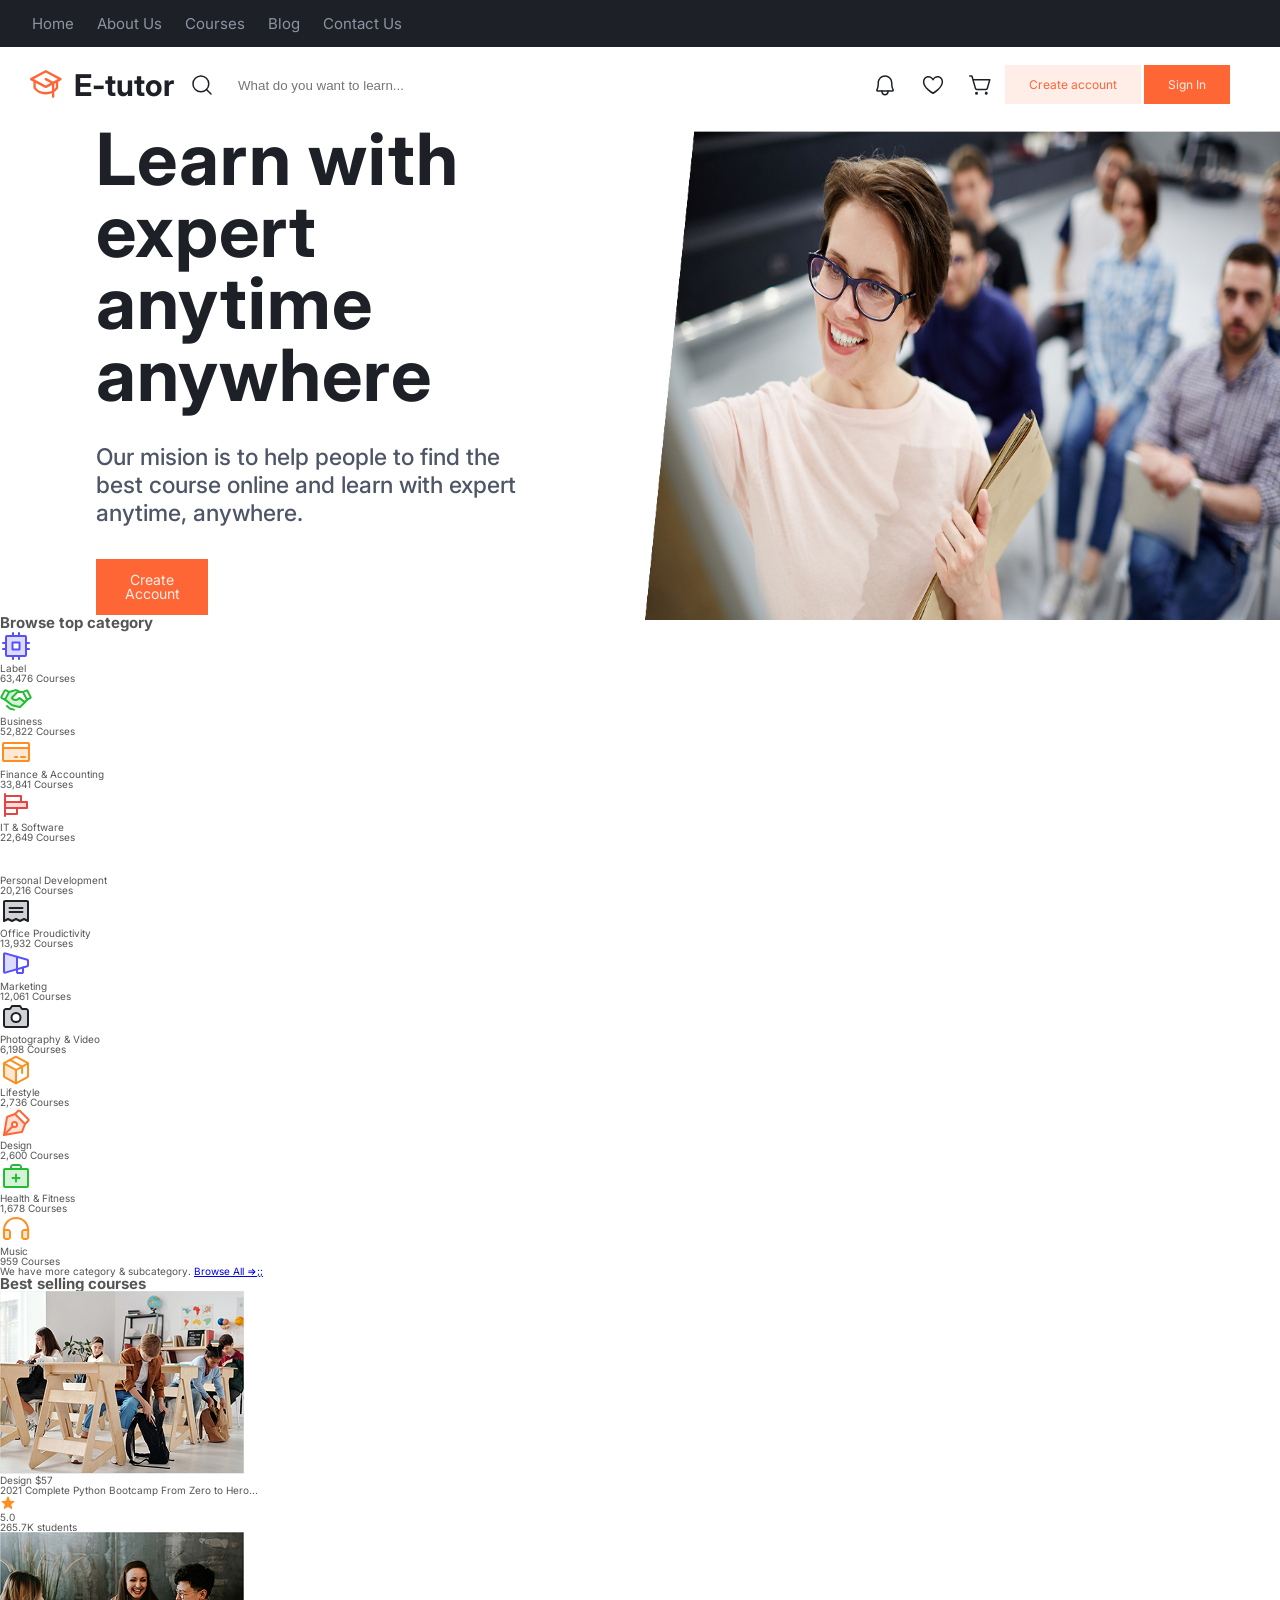
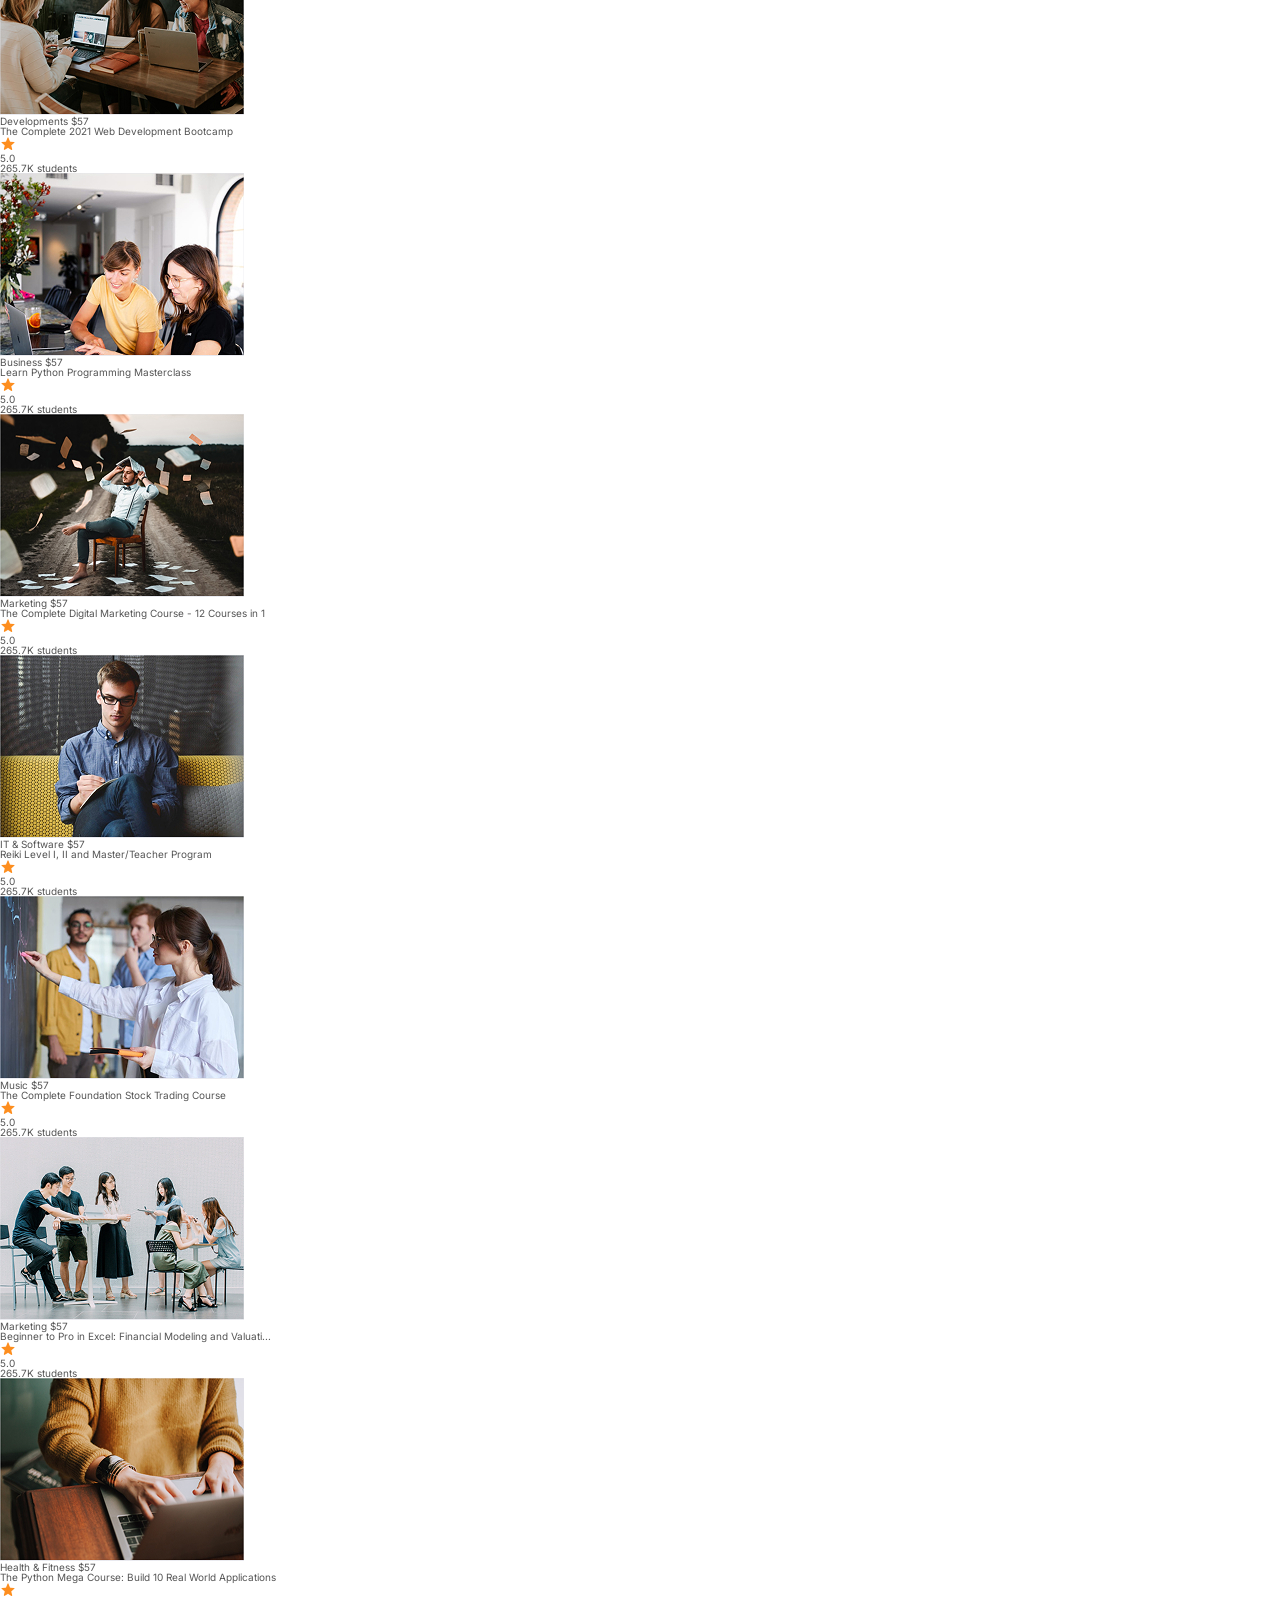
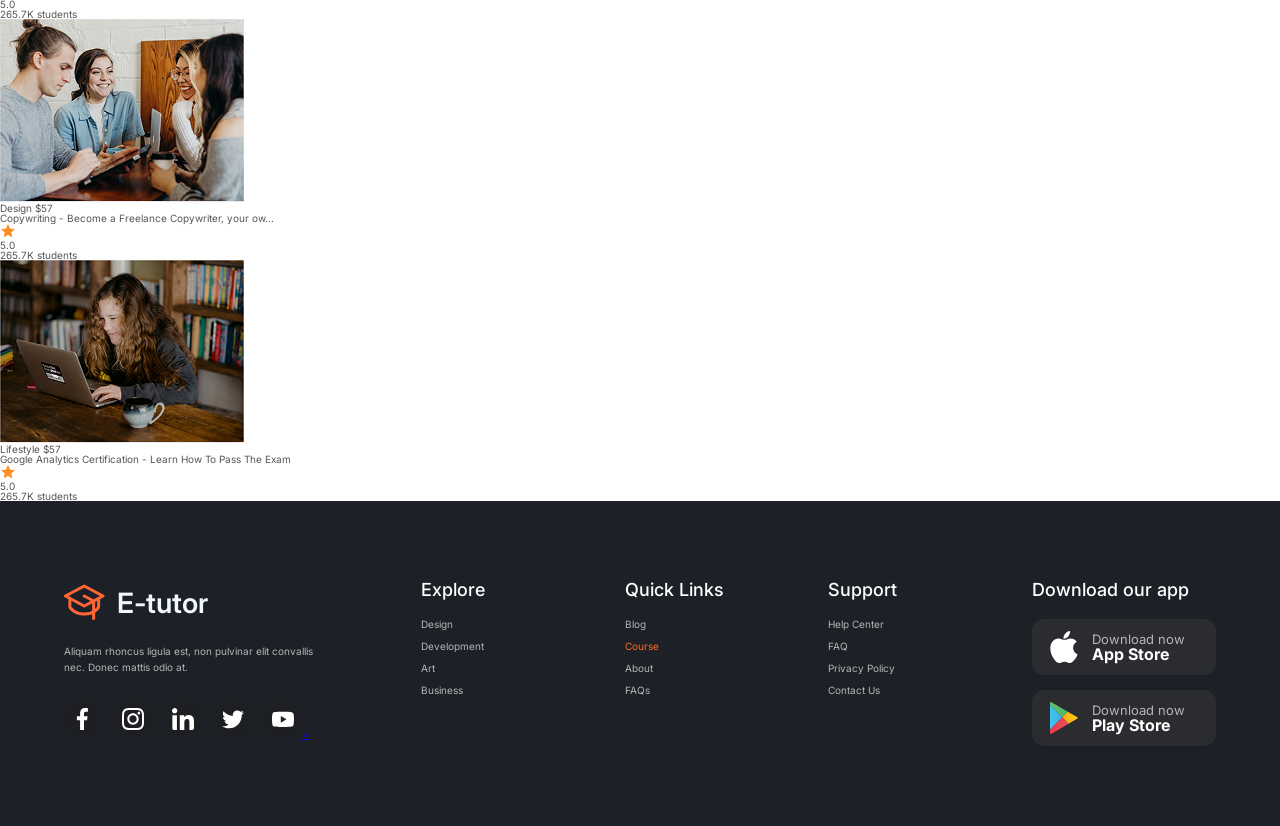
==== index.html @ db6b89c8 "add footer (content and style)" ====
<!DOCTYPE html>
<html lang="en">
  <head>
    <meta charset="UTF-8" />
    <meta name="viewport" content="width=device-width, initial-scale=1.0" />
    <title>E-tutor</title>
    <link rel="stylesheet" href="styles.css">
    <link rel="shortcut icon" href="logos/GraduationCap.svg" type="image/x-icon">
    <link
      href="https://fonts.googleapis.com/css2?family=Inter:wght@400;500;600&display=swap"
      rel="stylesheet" />
    <link rel="stylesheet" href="style.css" />
    <link
      rel="stylesheet"
      href="https://cdnjs.cloudflare.com/ajax/libs/font-awesome/6.5.2/css/all.min.css" />
  </head>
  <body>
    <header class="navigation-container">
      <div class="top-nav">
        <ul class="nav-links">
          <li><a class="nav-link active" href="#">Home</a></li>
          <li><a class="nav-link" href="#">About Us</a></li>
          <li><a class="nav-link" href="#">Courses</a></li>
          <li><a class="nav-link" href="#">Blog</a></li>
          <li><a class="nav-link" href="#">Contact Us</a></li>
        </ul>
      </div>

      <nav class="main-nav">
        <div class="main-nav-left">
          <div class="logo">
            <div class="logo-icon">
              <img class="logo-img" src="logos/GraduationCap.svg" alt>
            </div>
            <h1>E-tutor</h1>
          </div>

          <div class="search-container">
            <div class="search-bar">
              <img src="logos/MagnifyingGlass.svg" alt>
              <input class="input-search" type="text" placeholder="What do you want to learn..." />
            </div>
          </div>
        </div>

        <div class="main-nav-right">
          <div class="nav-icons">
            <img src="logos/Bell.svg" alt class="nav-logo">
            <img src="logos/Heart.svg" alt class="nav-logo">
            <img src="logos/ShoppingCartSimple.svg" alt class="nav-logo">
          </div>
          <div class="nav-buttons">
            <a href="SignUp.html" class="btn btn-secondary">Create account</a>
            <a href="#" class="btn btn-primary">Sign In</a>
          </div>
        </div>
      </nav>
    </header>

    <section class="hero-section">
      <div class="hero-text">
        <p class="hero-heading">
          Learn with expert anytime anywhere
        </p>
        <p class="hero-subheading">
          Our mision is to help people to find the best course online and learn with expert anytime, anywhere.
        </p>
        <a href="#" class="btn btn-primary cta-btn">Create Account</a>
      </div>
      <img src="img/Hero-Image.jpg" alt="instructor teaching students" class="hero-img">
    </section>

    <section class="categories-section">
      <h2 class="categories-heading">Browse top category</h2>
      <div class="category">
        <div class="category-logo">
          <img src="logos/Cpu.svg">
        </div>
        <div class="category-label">
          <p class="category-name">
            Label
          </p>
          <p class="category-number">
            63,476 Courses
          </p>
        </div>
      </div>

      <div class="category">
        <div class="category-logo">
          <img src="logos/Handshake.svg">
        </div>
        <div class="category-label">
          <p class="category-name">
            Business
          </p>
          <p class="category-number">
            52,822 Courses
          </p>
        </div>
      </div>

      <div class="category">
        <div class="category-logo">
          <img src="logos/CreditCard.svg">
        </div>
        <div class="category-label">
          <p class="category-name">
            Finance & Accounting
          </p>
          <p class="category-number">
            33,841 Courses
          </p>
        </div>
      </div>

      <div class="category">
        <div class="category-logo">
          <img src="logos/ChartBarHorizontal.svg">
        </div>
        <div class="category-label">
          <p class="category-name">
            IT & Software
          </p>
          <p class="category-number">
            22,649 Courses
          </p>
        </div>
      </div>

      <div class="category">
        <div class="category-logo">
          <img src="logos/BugDroid.svg">
        </div>
        <div class="category-label">
          <p class="category-name">
            Personal Development
          </p>
          <p class="category-number">
            20,216 Courses
          </p>
        </div>
      </div>

      <div class="category">
        <div class="category-logo">
          <img src="logos/Receipt.svg">
        </div>
        <div class="category-label">
          <p class="category-name">
            Office Proudictivity
          </p>
          <p class="category-number">
            13,932 Courses
          </p>
        </div>
      </div>

      <div class="category">
        <div class="category-logo">
          <img src="logos/MegaphoneSimple.svg">
        </div>
        <div class="category-label">
          <p class="category-name">
            Marketing
          </p>
          <p class="category-number">
            12,061 Courses
          </p>
        </div>
      </div>

      <div class="category">
        <div class="category-logo">
          <img src="logos/Camera.svg">
        </div>
        <div class="category-label">
          <p class="category-name">
            Photography & Video
          </p>
          <p class="category-number">
            6,198 Courses
          </p>
        </div>
      </div>

      <div class="category">
        <div class="category-logo">
          <img src="logos/Package.svg">
        </div>
        <div class="category-label">
          <p class="category-name">
            Lifestyle
          </p>
          <p class="category-number">
            2,736 Courses
          </p>
        </div>
      </div>

      <div class="category">
        <div class="category-logo">
          <img src="logos/PenNib.svg">
        </div>
        <div class="category-label">
          <p class="category-name">
            Design
          </p>
          <p class="category-number">
            2,600 Courses
          </p>
        </div>
      </div>

      <div class="category">
        <div class="category-logo">
          <img src="logos/FirstAidKit.svg">
        </div>
        <div class="category-label">
          <p class="category-name">
            Health & Fitness
          </p>
          <p class="category-number">
            1,678 Courses
          </p>
        </div>
      </div>

      <div class="category">
        <div class="category-logo">
          <img src="logos/Headphones.svg">
        </div>
        <div class="category-label">
          <p class="category-name">
            Music
          </p>
          <p class="category-number">
            959 Courses
          </p>
        </div>
      </div>

      <p class="category-section-subtext">
        <p>We have more category & subcategory. <a href="#">Browse All &rArr;;;</a></p>
      </p>
    </section>

    <section class="top-courses">
      <h2 class="top-course-header">Best selling courses</h2>
      <div class="top-course-card">
        <img src="img/Course Images.jpg" alt="a group of students learning design">
        <div class="top-course-price">
          <span class="top-course-category">Design</span>
          <span class="top-course-price">$57</span>
        </div>
        <p class="top-course-title">2021 Complete Python Bootcamp From Zero to Hero...</p>
        <div class="top-course-ratings">
          <span class="top-course-stars">
            <img src="logos/Star.svg" alt="Rating Star">
            <p class="rating-number">5.0</p>
          </span>
          <p class="top-course-students-number">
            <span class="top-course-students-number">265.7K</span>
            students
          </p>
        </div>
      </div>

      <div class="top-course-card">
        <img src="img/Course Images-1.jpg" alt="a group of students learning web development">
        <div class="top-course-price">
          <span class="top-course-category">Developments</span>
          <span class="top-course-price">$57</span>
        </div>
        <p class="top-course-title">The Complete 2021 Web Development Bootcamp</p>
        <div class="top-course-ratings">
          <span class="top-course-stars">
            <img src="logos/Star.svg" alt="Rating Star">
            <p class="rating-number">5.0</p>
          </span>
          <p class="top-course-students-number">
            <span class="top-course-students-number">265.7K</span>
            students
          </p>
        </div>
      </div>

      <div class="top-course-card">
        <img src="img/Course Images-2.jpg" alt="a man siting on chair with flying books everywhere">
        <div class="top-course-price">
          <span class="top-course-category">Business</span>
          <span class="top-course-price">$57</span>
        </div>
        <p class="top-course-title">Learn Python Programming Masterclass</p>
        <div class="top-course-ratings">
          <span class="top-course-stars">
            <img src="logos/Star.svg" alt="Rating Star">
            <p class="rating-number">5.0</p>
          </span>
          <p class="top-course-students-number">
            <span class="top-course-students-number">265.7K</span>
            students
          </p>
        </div>
      </div>

      <div class="top-course-card">
        <img src="img/Course Images-3.jpg" alt="a man siting on chair with flying books everywhere">
        <div class="top-course-price">
          <span class="top-course-category">Marketing</span>
          <span class="top-course-price">$57</span>
        </div>
        <p class="top-course-title">The Complete Digital Marketing Course - 12 Courses in 1</p>
        <div class="top-course-ratings">
          <span class="top-course-stars">
            <img src="logos/Star.svg" alt="Rating Star">
            <p class="rating-number">5.0</p>
          </span>
          <p class="top-course-students-number">
            <span class="top-course-students-number">265.7K</span>
            students
          </p>
        </div>
      </div>

      <div class="top-course-card">
        <img src="img/Course Images-4.jpg" alt="a man siting on chair with flying books everywhere">
        <div class="top-course-price">
          <span class="top-course-category">IT & Software</span>
          <span class="top-course-price">$57</span>
        </div>
        <p class="top-course-title">Reiki Level I, II and Master/Teacher Program</p>
        <div class="top-course-ratings">
          <span class="top-course-stars">
            <img src="logos/Star.svg" alt="Rating Star">
            <p class="rating-number">5.0</p>
          </span>
          <p class="top-course-students-number">
            <span class="top-course-students-number">265.7K</span>
            students
          </p>
        </div>
      </div>

      <div class="top-course-card">
        <img src="img/Course Images-5.jpg" alt="a man siting on chair with flying books everywhere">
        <div class="top-course-price">
          <span class="top-course-category">Music</span>
          <span class="top-course-price">$57</span>
        </div>
        <p class="top-course-title">The Complete Foundation Stock Trading Course</p>
        <div class="top-course-ratings">
          <span class="top-course-stars">
            <img src="logos/Star.svg" alt="Rating Star">
            <p class="rating-number">5.0</p>
          </span>
          <p class="top-course-students-number">
            <span class="top-course-students-number">265.7K</span>
            students
          </p>
        </div>
      </div>

      <div class="top-course-card">
        <img src="img/Course Images-6.jpg" alt="a man siting on chair with flying books everywhere">
        <div class="top-course-price">
          <span class="top-course-category">Marketing</span>
          <span class="top-course-price">$57</span>
        </div>
        <p class="top-course-title">Beginner to Pro in Excel: Financial Modeling and Valuati...</p>
        <div class="top-course-ratings">
          <span class="top-course-stars">
            <img src="logos/Star.svg" alt="Rating Star">
            <p class="rating-number">5.0</p>
          </span>
          <p class="top-course-students-number">
            <span class="top-course-students-number">265.7K</span>
            students
          </p>
        </div>
      </div>

      <div class="top-course-card">
        <img src="img/Course Images-7.jpg" alt="a man siting on chair with flying books everywhere">
        <div class="top-course-price">
          <span class="top-course-category">Health & Fitness</span>
          <span class="top-course-price">$57</span>
        </div>
        <p class="top-course-title">The Python Mega Course: Build 10 Real World Applications</p>
        <div class="top-course-ratings">
          <span class="top-course-stars">
            <img src="logos/Star.svg" alt="Rating Star">
            <p class="rating-number">5.0</p>
          </span>
          <p class="top-course-students-number">
            <span class="top-course-students-number">265.7K</span>
            students
          </p>
        </div>
      </div>

      <div class="top-course-card">
        <img src="img/Course Images-8.jpg" alt="a man siting on chair with flying books everywhere">
        <div class="top-course-price">
          <span class="top-course-category">Design</span>
          <span class="top-course-price">$57</span>
        </div>
        <p class="top-course-title">Copywriting - Become a Freelance Copywriter, your ow...</p>
        <div class="top-course-ratings">
          <span class="top-course-stars">
            <img src="logos/Star.svg" alt="Rating Star">
            <p class="rating-number">5.0</p>
          </span>
          <p class="top-course-students-number">
            <span class="top-course-students-number">265.7K</span>
            students
          </p>
        </div>
      </div>

      <div class="top-course-card">
        <img src="img/Course Images-9.jpg" alt="a man siting on chair with flying books everywhere">
        <div class="top-course-price">
          <span class="top-course-category">Lifestyle</span>
          <span class="top-course-price">$57</span>
        </div>
        <p class="top-course-title">Google Analytics Certification - Learn How To Pass The Exam</p>
        <div class="top-course-ratings">
          <span class="top-course-stars">
            <img src="logos/Star.svg" alt="Rating Star">
            <p class="rating-number">5.0</p>
          </span>
          <p class="top-course-students-number">
            <span class="top-course-students-number">265.7K</span>
            students
          </p>
        </div>
      </div>

    </section>
    <footer class="footer-background">
      <div class="footer-container">
        <div class="footer-column" id="footer-main">
          <div class="logo">
            <div class="logo-icon">
              <img src="logos/GraduationCap.svg" alt>
            </div>
            <h1 style="color: aliceblue" class="footer-logo-text">E-tutor</h1>
          </div>
          <p class="footer-description">
            Aliquam rhoncus ligula est, non pulvinar elit convallis nec. Donec
            mattis odio at.
          </p>
          <div class="social-media">
            <a href="#" class="social-icon"><img src="logos/Frame 75.svg" alt></a>
            <a href="#" class="social-icon"><img src="logos/Instragarm.svg" alt></a>
            <a href="#" class="social-icon"><img src="logos/Linkedin.svg" alt></a>
            <a href="#" class="social-icon"><img src="logos/Twitter.svg" alt></a>
            <a href="#" class="social-icon"><img src="logos/Frame 74.svg" alt>></a>
          </div>
        </div>
        <div class="footer-column">
          <h3>Explore</h3>
          <ul class="footer-links">
            <li><a href="#">Design</a></li>
            <li><a href="#">Development</a></li>
            <li><a href="#">Art</a></li>
            <li><a href="#">Business</a></li>
          </ul>
        </div>

        <div class="footer-column">
          <h3>Quick Links</h3>
          <ul class="footer-links">
            <li><a href="#">Blog</a></li>
            <li><a href="#" class="link-active">Course</a></li>
            <li><a href="#">About</a></li>
            <li><a href="#">FAQs</a></li>
          </ul>
        </div>

        <div class="footer-column">
          <h3>Support</h3>
          <ul class="footer-links">
            <li><a href="#">Help Center</a></li>
            <li><a href="#">FAQ</a></li>
            <li><a href="#">Privacy Policy</a></li>
            <li><a href="#">Contact Us</a></li>
          </ul>
        </div>

        <div class="footer-column">
          <h3>Download our app</h3>
          <div class="app-buttons">
            <a href="#" class="app-store-btn">
              <img src="logos/apple 1.svg" alt>
              <div class="app-store-text">
                <span>Download now</span>
                <strong>App Store</strong>
              </div>
            </a>
            <a href="#" class="app-store-btn">
              <img src="logos/google-play-5 1.svg" alt>
              <div class="app-store-text">
                <span>Download now</span>
                <strong>Play Store</strong>
              </div>
            </a>
          </div>
        </div>
      </div>
    </footer>
  </body>
</html>
---- styles.css ----
* {
  padding: 0;
  margin: 0;
  box-sizing: border-box;
}
html {
  /* using rem not px while (1rem = 10px) */
  font-size: 62.5%;
  overflow-x: hidden;
  scroll-behavior: smooth;
}
body {
  font-family: "Inter", sans-serif;
  line-height: 1;
  font-weight: 400;
  color: #555;
}
h1 {
  font-size: 3rem;
  color: #1d2026;
}
.logo-img {
  width: 3.2rem;
  height: 3.2rem;
}
.navigation-container {
  width: 100vw;
}
.nav-links {
  background-color: #1d2026;
  display: flex;
  gap: 2.3rem;
  font-size: 1.5rem;
  padding: 1.6rem 3.2rem;
  list-style: none;
}
.nav-link:link,
.nav-link:visited {
  color: #8c94a3;
  text-decoration: none;
}
.nav-link:hover,
.nav-link:active {
  transition: 0.3s all;
  color: #fff;
}
.main-nav {
  padding: 2rem 3rem;
  display: flex;
  /* gap: 4.5rem; */
  justify-content: space-between;
  margin-right: 2rem;
}
.main-nav-left {
  display: flex;
  align-items: center;
  gap: 1.6rem;
}
.logo {
  display: flex;
  align-items: center;
  gap: 0.3rem;
}
.search-bar {
  display: flex;
  align-items: center;
  gap: 0.8rem;
}
.input-search {
  height: 3.2rem;
  padding: 1.6rem;
  border: 0;
}
/* 
  #FF6636 
  #FFEEE8
*/
.main-nav-right {
  display: flex;
  gap: 1.2rem;
  align-items: center;
}
.nav-icons {
  display: flex;
  gap: 2.4rem;
  margin-left: 4.8rem;
}
.nav-logo {
  cursor: pointer;
}
.btn {
  text-decoration: none;
  color: #1d2026;
  font-size: 1.2rem;
  padding: 1.2rem 2.4rem;
}
.btn-primary:link,
.btn-primary:visited {
  color: #ffeee8;
  background-color: #ff6636;
}
.btn-primary:hover,
.btn-primary:active {
  background-color: #cc522b;
  transition: 0.3s all;
}
.btn-secondary:link,
.btn-secondary:visited {
  background-color: #ffeee8;
  color: #ff6636;
}
.btn-secondary:hover,
.btn-secondary:active {
  background-color: #ffddd1;
  transition: 0.3s all;
}
.hero-section {
  width: 100vw;
  display: grid;
  grid-template-columns: 1fr 1fr;
}
.hero-text {
  width: 70%;
  align-self: center;
  margin: 0 auto;
  display: flex;
  flex-direction: column;
}
.hero-heading {
  color: #1d2026;
  font-size: 7.2rem;
  font-weight: 700;
  margin-bottom: 3.2rem;
  letter-spacing: 1px;
}
.hero-subheading {
  font-size: 2.3rem;
  color: #4e5566;
  font-weight: 500;
  line-height: 2.8rem;
  margin-bottom: 3.2rem;
}
.hero-img {
  margin: 0.5rem;
  width: 100%;
  height: 100%;
}
.cta-btn {
  font-size: 1.4rem;
  width: 25%;
  text-align: center;
  padding: 1.4rem 2.8rem;
}

.footer-background {
  background: #1d2026;
  padding: 8rem 0;
  color: #fff;
}

.footer-container {
  width: 90%;
  max-width: 130rem;
  margin: auto;
  display: grid;
  grid-template-columns: 2fr 1fr 1fr 1fr 1.2fr;
  gap: 5rem;
}
.logo {
  display: flex;
  align-items: center;
  gap: 1.2rem;
}
.logo-icon {
  font-size: 2.8rem;
  color: #ff6b26;
}
.footer-logo-text {
  font-size: 2.8rem;
  font-weight: 600;
  margin: 0;
}
.footer-description {
  margin: 1.8rem 0 2.5rem;
  color: #b5b5b5;
  line-height: 1.6;
  max-width: 26rem;
}
/* ===== Social Icons ===== */
.social-media {
  display: flex;
  align-items: center;
  gap: 1.2rem;
}
.social-media img {
  width: 3.8rem;
  height: 3.8rem;
  padding: 0.8rem;
  background: #1e1f22;
  border-radius: 1rem;
  transition: 0.25s ease;
}
.social-media img:hover {
  background: #ff6b26;
  transform: translateY(-0.4rem);
}
.footer-column h3 {
  font-size: 1.8rem;
  margin-bottom: 2rem;
  font-weight: 500;
  color: #fff;
}
.footer-links {
  list-style: none;
  padding: 0;
  margin: 0;
}
.footer-links li {
  margin-bottom: 1.2rem;
}
.footer-links a {
  color: #b5b5b5;
  text-decoration: none;
  transition: 0.25s ease;
}
.footer-links a:hover {
  color: #ff6b26;
}
.link-active {
  color: #ff6b26 !important;
}
.app-buttons {
  display: flex;
  flex-direction: column;
  gap: 1.5rem;
}
.app-store-btn {
  display: flex;
  align-items: center;
  gap: 1.2rem;
  background-color: #2b2c2f;
  padding: 1.2rem 1.6rem;
  border-radius: 1.2rem;
  text-decoration: none;
  transition: 0.25s ease;
}
.app-store-btn:hover {
  border-color: #ff6b26;
  transform: translateY(-0.4rem);
}
.app-store-btn img {
  width: 3.2rem;
  height: 3.2rem;
}
.app-store-text span {
  color: #b5b5b5;
  font-size: 1.3rem;
}
.app-store-text strong {
  color: #fff;
  font-size: 1.6rem;
}
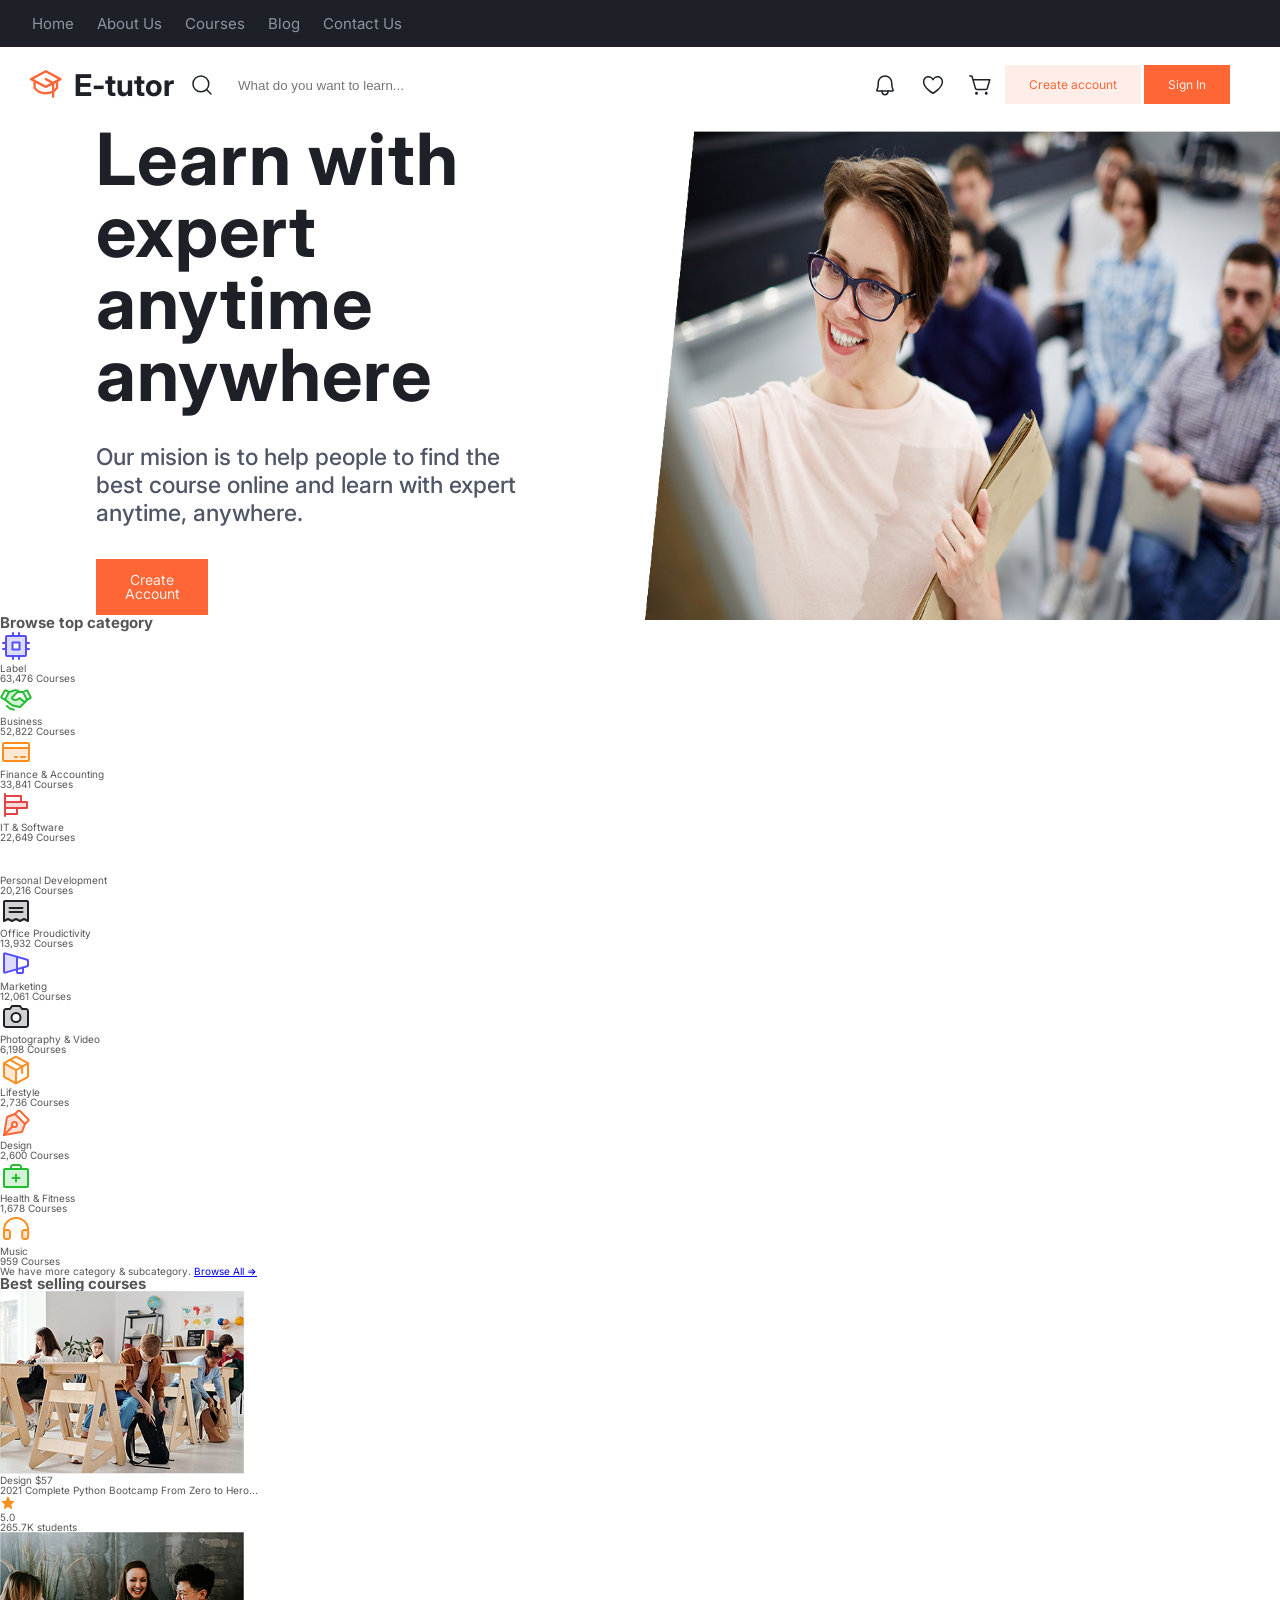
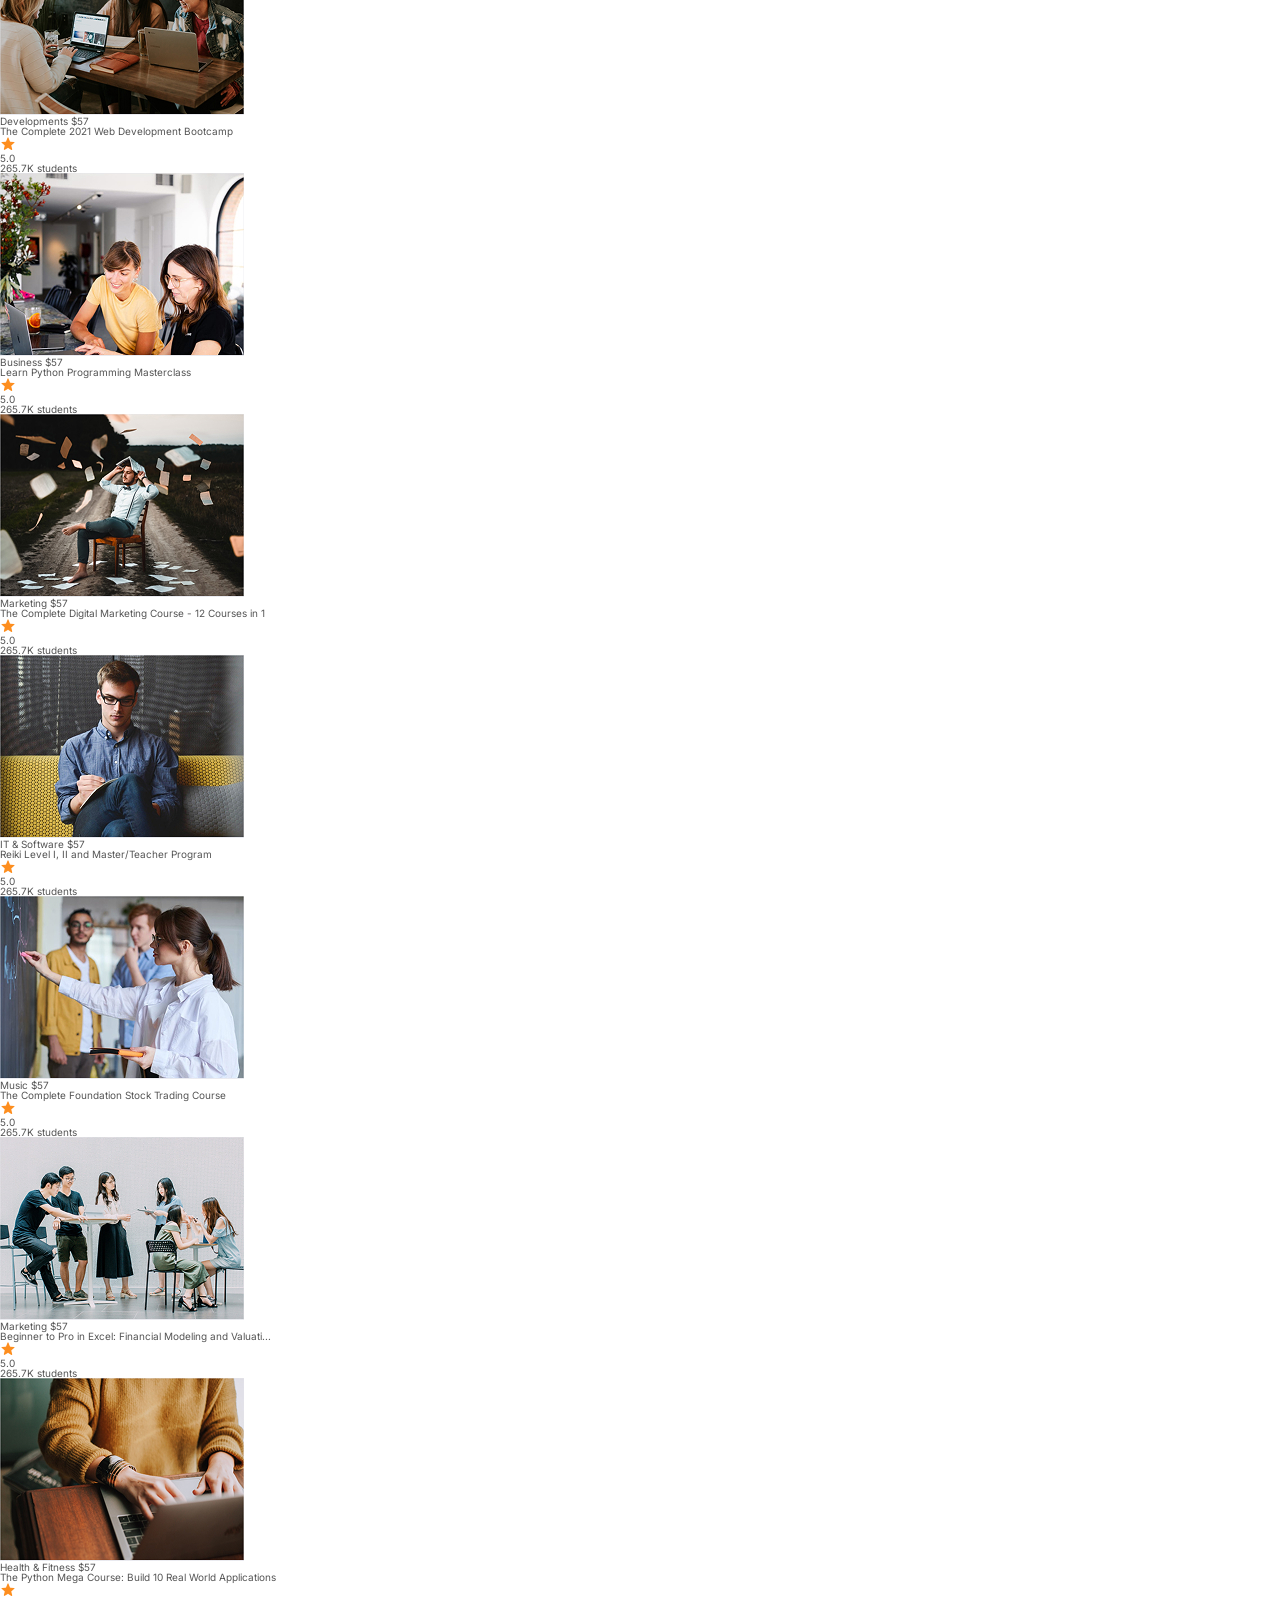
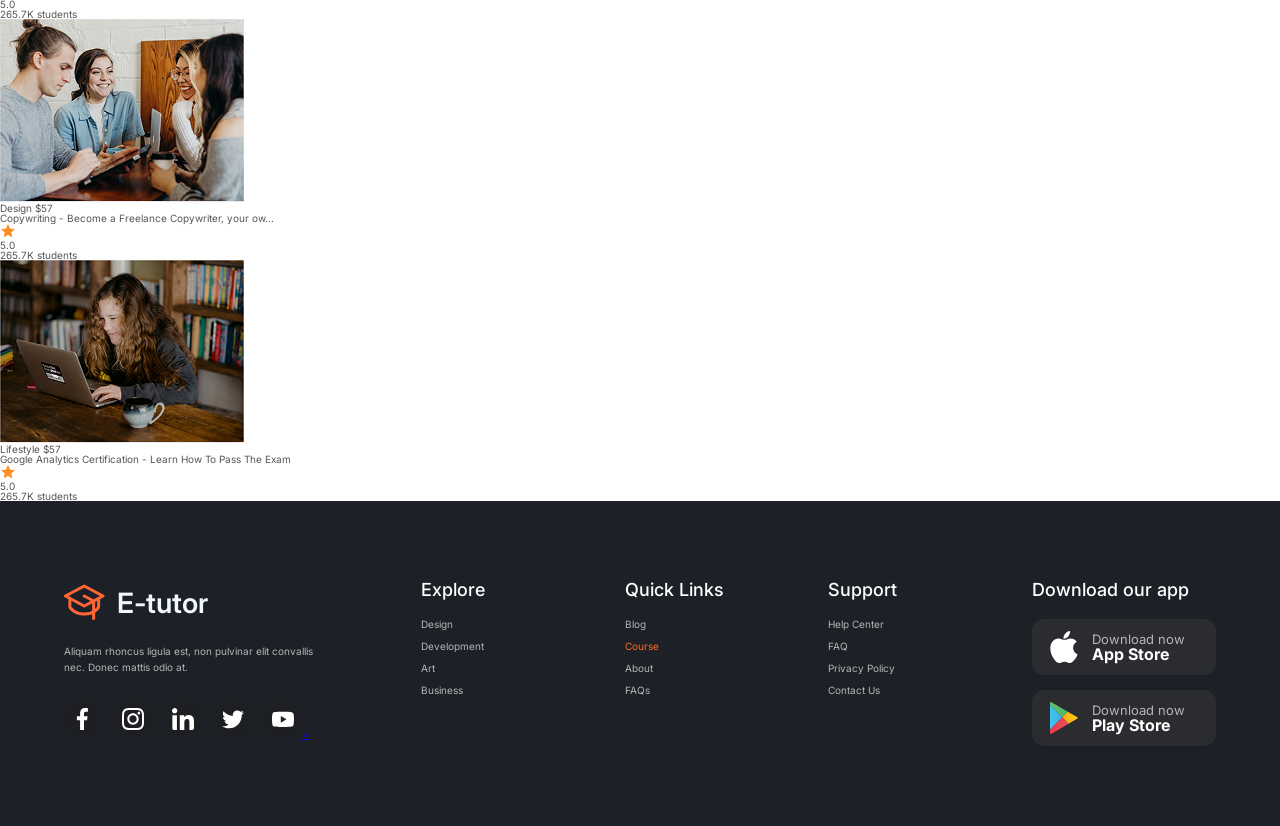
==== commit f8e5f1c2: "edit categories section HTML content" ====
--- a/index.html
+++ b/index.html
@@ -72,177 +72,181 @@
 
     <section class="categories-section">
       <h2 class="categories-heading">Browse top category</h2>
-      <div class="category">
-        <div class="category-logo">
-          <img src="logos/Cpu.svg">
-        </div>
-        <div class="category-label">
-          <p class="category-name">
-            Label
-          </p>
-          <p class="category-number">
-            63,476 Courses
-          </p>
-        </div>
-      </div>
-
-      <div class="category">
-        <div class="category-logo">
-          <img src="logos/Handshake.svg">
-        </div>
-        <div class="category-label">
-          <p class="category-name">
-            Business
-          </p>
-          <p class="category-number">
-            52,822 Courses
-          </p>
-        </div>
-      </div>
-
-      <div class="category">
-        <div class="category-logo">
-          <img src="logos/CreditCard.svg">
-        </div>
-        <div class="category-label">
-          <p class="category-name">
-            Finance & Accounting
-          </p>
-          <p class="category-number">
-            33,841 Courses
-          </p>
-        </div>
-      </div>
-
-      <div class="category">
-        <div class="category-logo">
-          <img src="logos/ChartBarHorizontal.svg">
-        </div>
-        <div class="category-label">
-          <p class="category-name">
-            IT & Software
-          </p>
-          <p class="category-number">
-            22,649 Courses
-          </p>
-        </div>
-      </div>
-
-      <div class="category">
-        <div class="category-logo">
-          <img src="logos/BugDroid.svg">
-        </div>
-        <div class="category-label">
-          <p class="category-name">
-            Personal Development
-          </p>
-          <p class="category-number">
-            20,216 Courses
-          </p>
-        </div>
-      </div>
-
-      <div class="category">
-        <div class="category-logo">
-          <img src="logos/Receipt.svg">
-        </div>
-        <div class="category-label">
-          <p class="category-name">
-            Office Proudictivity
-          </p>
-          <p class="category-number">
-            13,932 Courses
-          </p>
-        </div>
-      </div>
-
-      <div class="category">
-        <div class="category-logo">
-          <img src="logos/MegaphoneSimple.svg">
-        </div>
-        <div class="category-label">
-          <p class="category-name">
-            Marketing
-          </p>
-          <p class="category-number">
-            12,061 Courses
-          </p>
-        </div>
-      </div>
-
-      <div class="category">
-        <div class="category-logo">
-          <img src="logos/Camera.svg">
-        </div>
-        <div class="category-label">
-          <p class="category-name">
-            Photography & Video
-          </p>
-          <p class="category-number">
-            6,198 Courses
-          </p>
-        </div>
-      </div>
-
-      <div class="category">
-        <div class="category-logo">
-          <img src="logos/Package.svg">
-        </div>
-        <div class="category-label">
-          <p class="category-name">
-            Lifestyle
-          </p>
-          <p class="category-number">
-            2,736 Courses
-          </p>
-        </div>
-      </div>
-
-      <div class="category">
-        <div class="category-logo">
-          <img src="logos/PenNib.svg">
-        </div>
-        <div class="category-label">
-          <p class="category-name">
-            Design
-          </p>
-          <p class="category-number">
-            2,600 Courses
-          </p>
-        </div>
-      </div>
-
-      <div class="category">
-        <div class="category-logo">
-          <img src="logos/FirstAidKit.svg">
-        </div>
-        <div class="category-label">
-          <p class="category-name">
-            Health & Fitness
-          </p>
-          <p class="category-number">
-            1,678 Courses
-          </p>
-        </div>
-      </div>
-
-      <div class="category">
-        <div class="category-logo">
-          <img src="logos/Headphones.svg">
-        </div>
-        <div class="category-label">
-          <p class="category-name">
-            Music
-          </p>
-          <p class="category-number">
-            959 Courses
-          </p>
-        </div>
-      </div>
-
-      <p class="category-section-subtext">
-        <p>We have more category & subcategory. <a href="#">Browse All &rArr;;;</a></p>
-      </p>
+
+      <div class="categories-container">
+
+        <div class="category label">
+          <div class="category-logo">
+            <img src="logos/Cpu.svg">
+          </div>
+          <div class="category-label">
+            <p class="category-name">
+              Label
+            </p>
+            <p class="category-number">
+              63,476 Courses
+            </p>
+          </div>
+        </div>
+
+        <div class="category business">
+          <div class="category-logo">
+            <img src="logos/Handshake.svg">
+          </div>
+          <div class="category-label">
+            <p class="category-name">
+              Business
+            </p>
+            <p class="category-number">
+              52,822 Courses
+            </p>
+          </div>
+        </div>
+
+        <div class="category finance">
+          <div class="category-logo">
+            <img src="logos/CreditCard.svg">
+          </div>
+          <div class="category-label">
+            <p class="category-name">
+              Finance & Accounting
+            </p>
+            <p class="category-number">
+              33,841 Courses
+            </p>
+          </div>
+        </div>
+
+        <div class="category it">
+          <div class="category-logo">
+            <img src="logos/ChartBarHorizontal.svg">
+          </div>
+          <div class="category-label">
+            <p class="category-name">
+              IT & Software
+            </p>
+            <p class="category-number">
+              22,649 Courses
+            </p>
+          </div>
+        </div>
+
+        <div class="category shadow">
+          <div class="category-logo pd">
+            <img src="logos/BugDroid.svg">
+          </div>
+          <div class="category-label">
+            <p class="category-name">
+              Personal Development
+            </p>
+            <p class="category-number">
+              20,216 Courses
+            </p>
+          </div>
+        </div>
+
+        <div class="category office">
+          <div class="category-logo">
+            <img src="logos/Receipt.svg">
+          </div>
+          <div class="category-label">
+            <p class="category-name">
+              Office Proudictivity
+            </p>
+            <p class="category-number">
+              13,932 Courses
+            </p>
+          </div>
+        </div>
+
+        <div class="category label">
+          <div class="category-logo">
+            <img src="logos/MegaphoneSimple.svg">
+          </div>
+          <div class="category-label">
+            <p class="category-name">
+              Marketing
+            </p>
+            <p class="category-number">
+              12,061 Courses
+            </p>
+          </div>
+        </div>
+
+        <div class="category photo">
+          <div class="category-logo">
+            <img src="logos/Camera.svg">
+          </div>
+          <div class="category-label">
+            <p class="category-name">
+              Photography & Video
+            </p>
+            <p class="category-number">
+              6,198 Courses
+            </p>
+          </div>
+        </div>
+
+        <div class="category box">
+          <div class="category-logo">
+            <img src="logos/Package.svg">
+          </div>
+          <div class="category-label">
+            <p class="category-name">
+              Lifestyle
+            </p>
+            <p class="category-number">
+              2,736 Courses
+            </p>
+          </div>
+        </div>
+
+        <div class="category design">
+          <div class="category-logo">
+            <img src="logos/PenNib.svg">
+          </div>
+          <div class="category-label">
+            <p class="category-name">
+              Design
+            </p>
+            <p class="category-number">
+              2,600 Courses
+            </p>
+          </div>
+        </div>
+
+        <div class="category health">
+          <div class="category-logo">
+            <img src="logos/FirstAidKit.svg">
+          </div>
+          <div class="category-label">
+            <p class="category-name">
+              Health & Fitness
+            </p>
+            <p class="category-number">
+              1,678 Courses
+            </p>
+          </div>
+        </div>
+
+        <div class="category musice">
+          <div class="category-logo">
+            <img src="logos/Headphones.svg">
+          </div>
+          <div class="category-label">
+            <p class="category-name">
+              Music
+            </p>
+            <p class="category-number">
+              959 Courses
+            </p>
+          </div>
+        </div>
+      </div>
+
+      <div class="category-section-subtext">
+        <p>We have more category & subcategory. <a href="#">Browse All &rArr;</a></p>
+      </div>
     </section>
 
     <section class="top-courses">
--- a/styles.css
+++ b/styles.css
@@ -19,6 +19,7 @@
   font-size: 3rem;
   color: #1d2026;
 }
+/* Main nav */
 .logo-img {
   width: 3.2rem;
   height: 3.2rem;
@@ -114,6 +115,7 @@
   background-color: #ffddd1;
   transition: 0.3s all;
 }
+/* Hero Section */
 .hero-section {
   width: 100vw;
   display: grid;
@@ -151,13 +153,14 @@
   text-align: center;
   padding: 1.4rem 2.8rem;
 }
+/* Categories Section */
 
+/* Footer */
 .footer-background {
   background: #1d2026;
   padding: 8rem 0;
   color: #fff;
 }
-
 .footer-container {
   width: 90%;
   max-width: 130rem;
@@ -186,7 +189,6 @@
   line-height: 1.6;
   max-width: 26rem;
 }
-/* ===== Social Icons ===== */
 .social-media {
   display: flex;
   align-items: center;
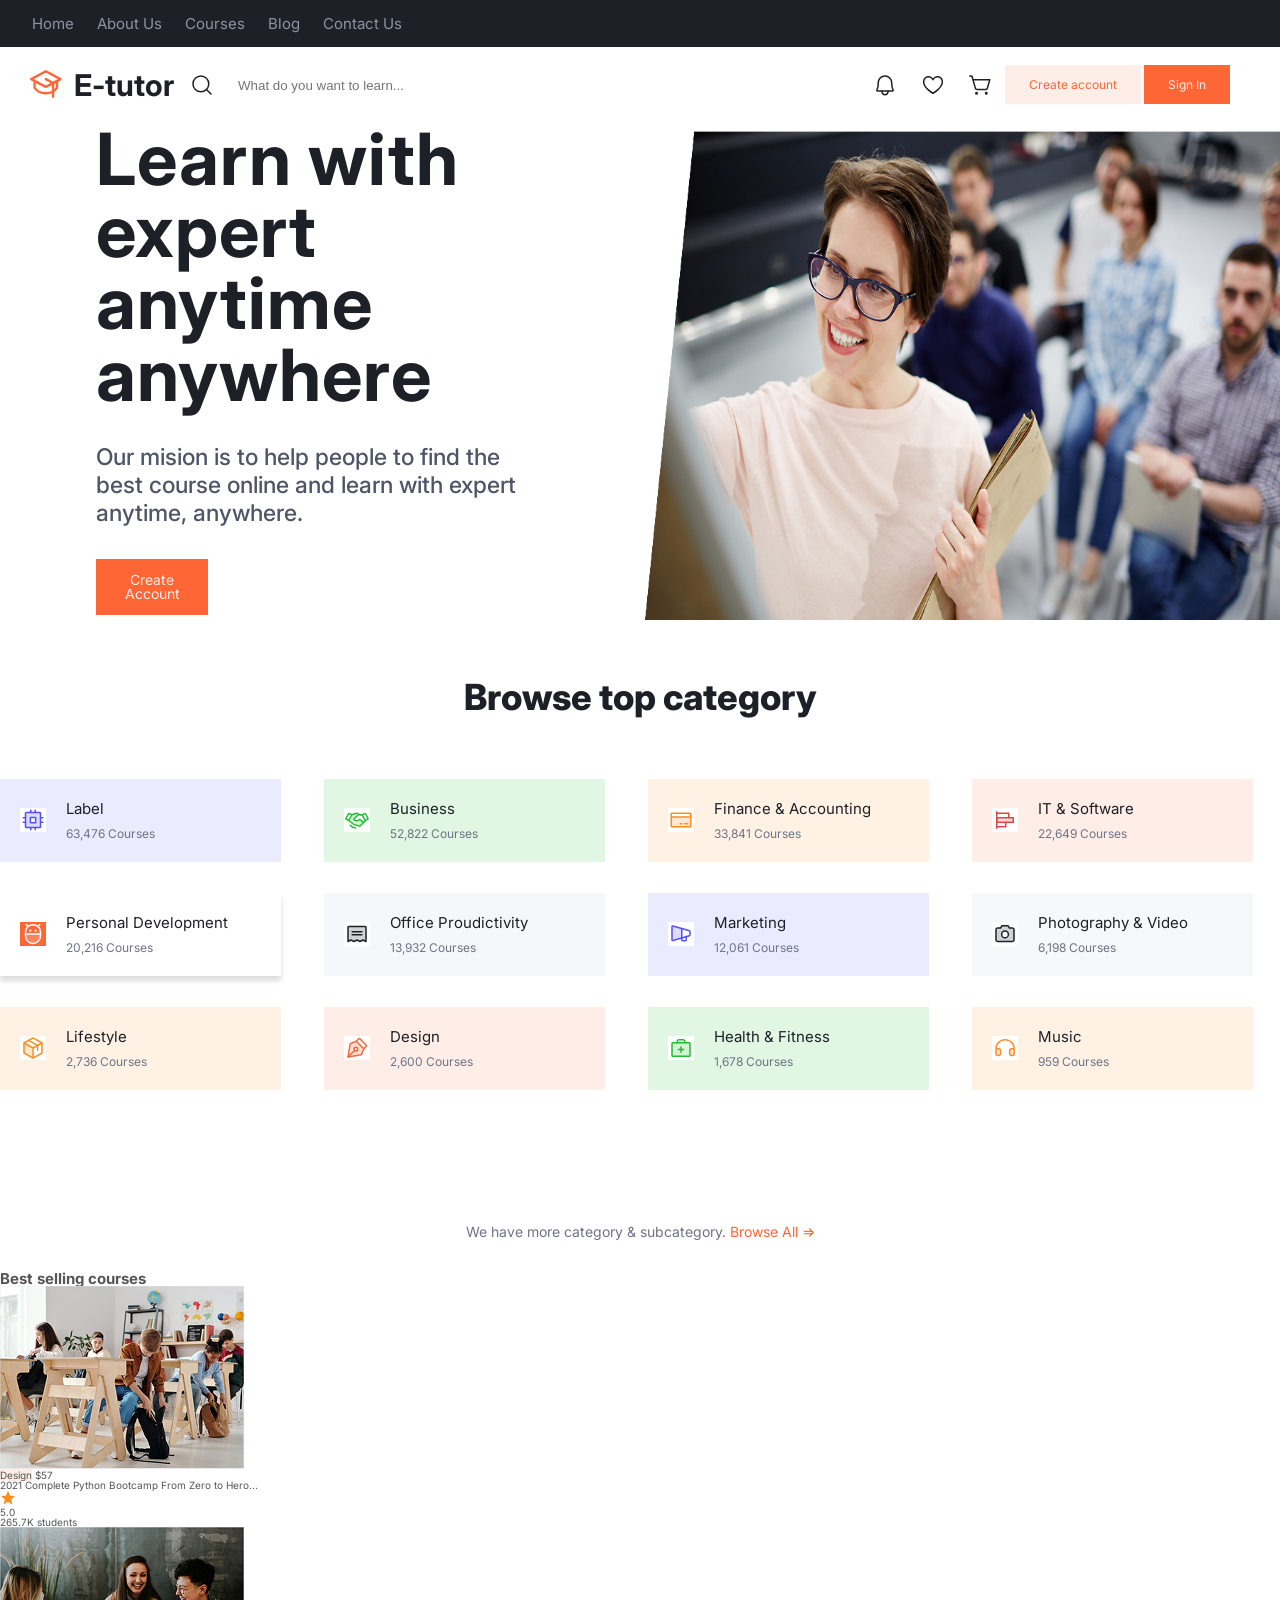
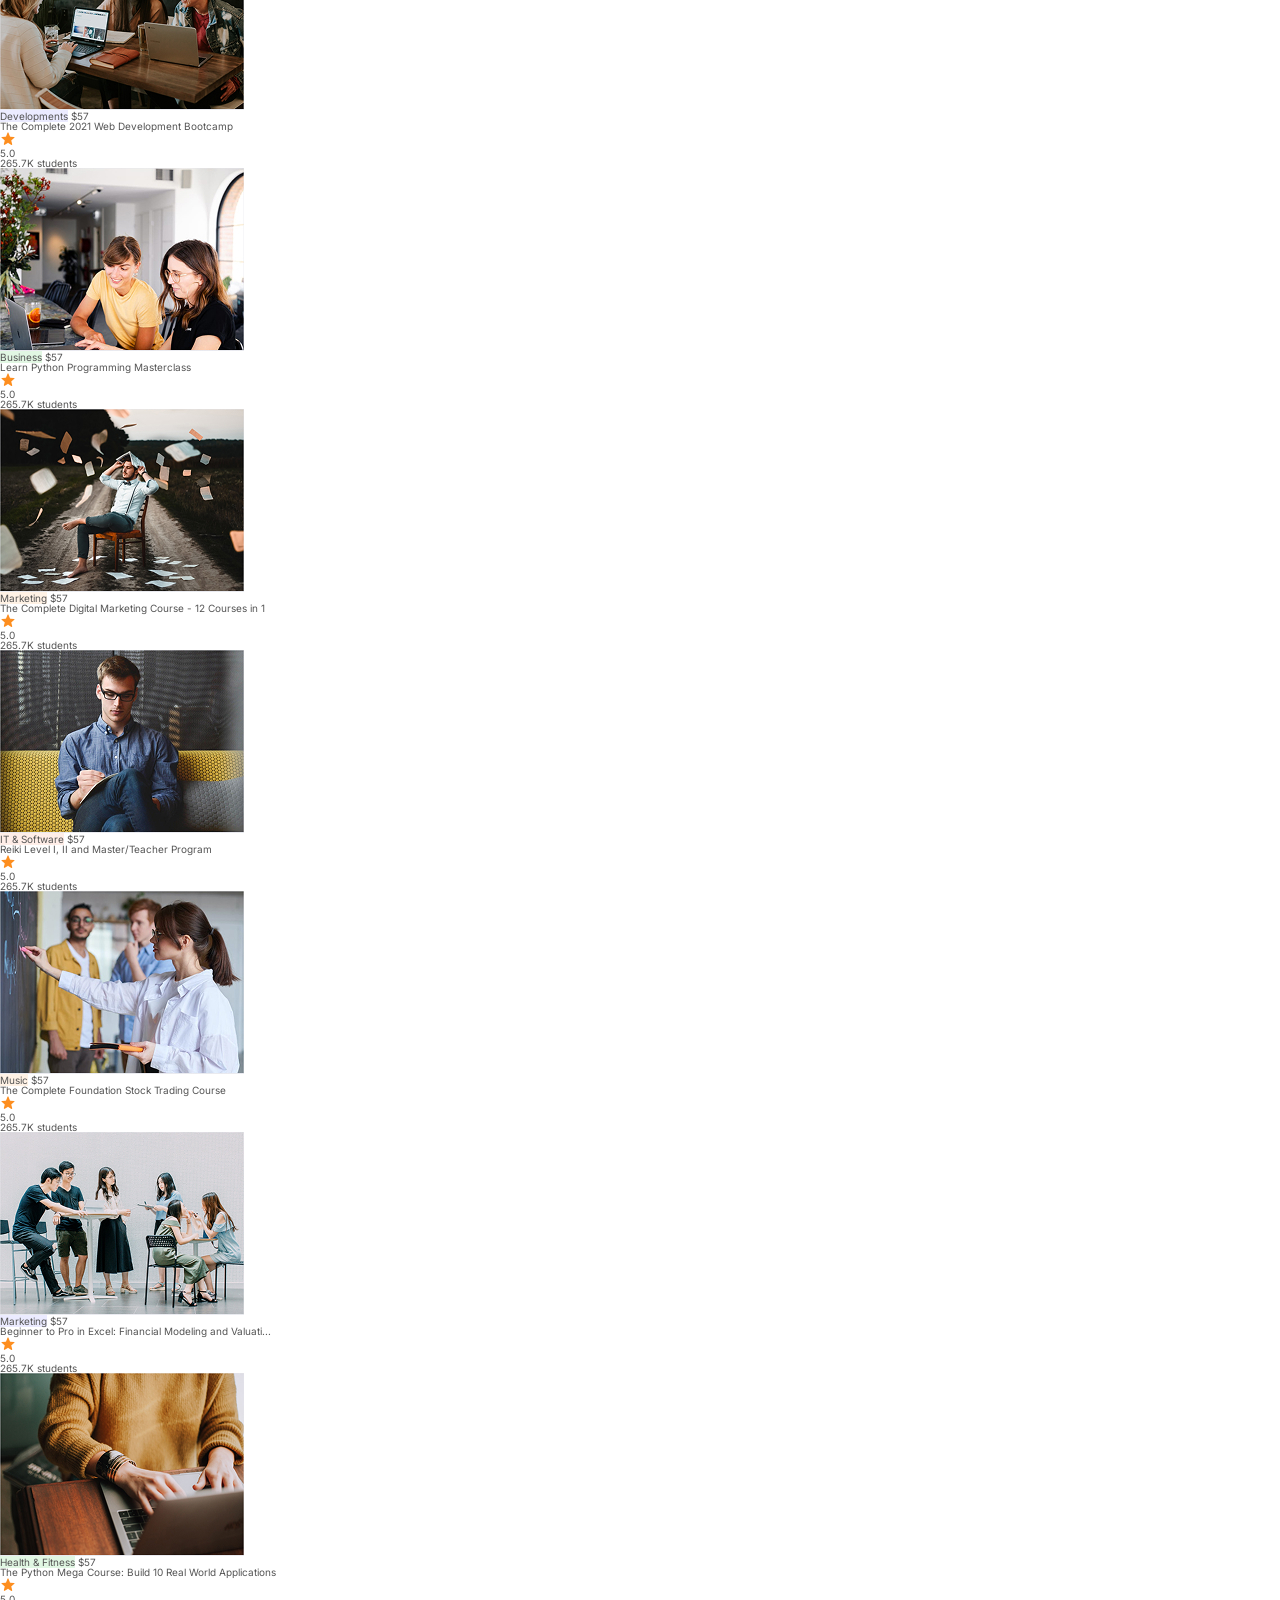
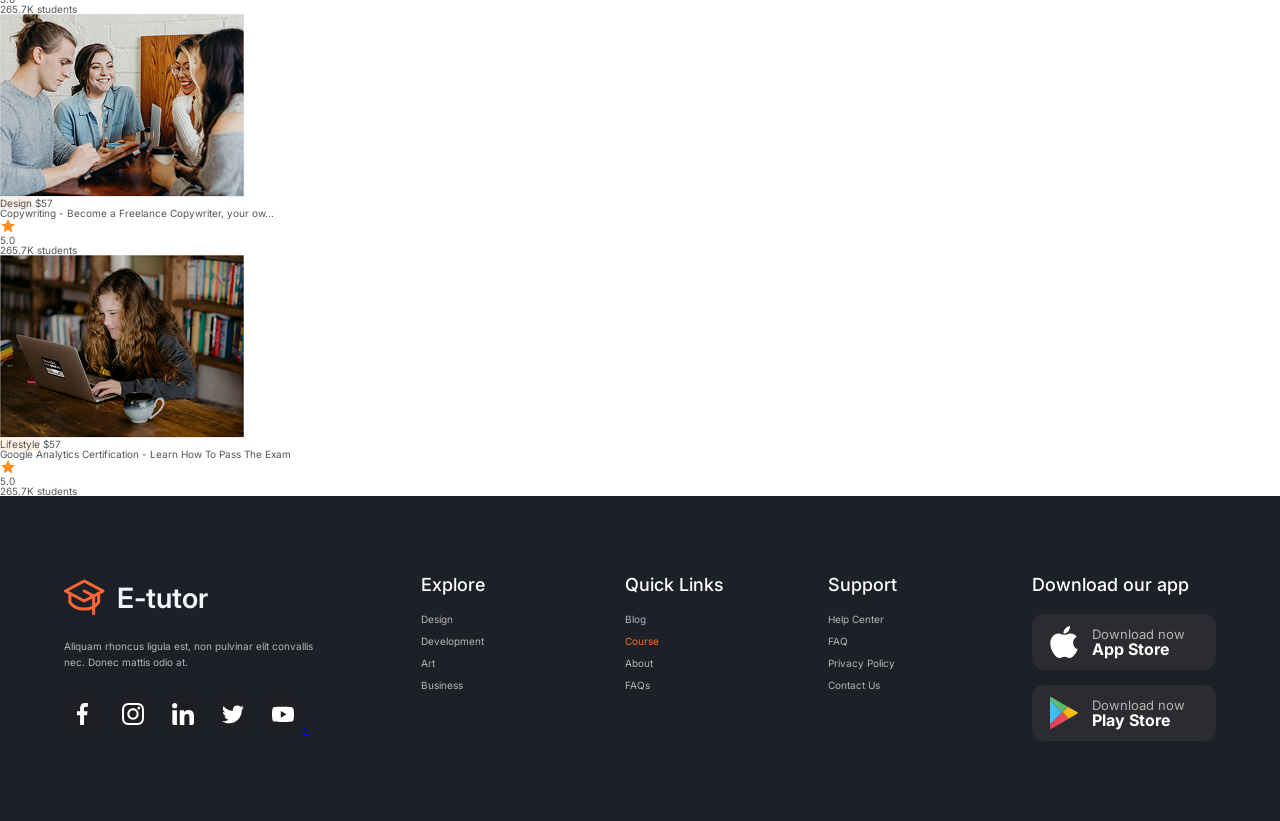
==== commit fc1bf0e3: "edit top courses section content" ====
--- a/index.html
+++ b/index.html
@@ -251,196 +251,199 @@
 
     <section class="top-courses">
       <h2 class="top-course-header">Best selling courses</h2>
-      <div class="top-course-card">
-        <img src="img/Course Images.jpg" alt="a group of students learning design">
-        <div class="top-course-price">
-          <span class="top-course-category">Design</span>
-          <span class="top-course-price">$57</span>
-        </div>
-        <p class="top-course-title">2021 Complete Python Bootcamp From Zero to Hero...</p>
-        <div class="top-course-ratings">
-          <span class="top-course-stars">
-            <img src="logos/Star.svg" alt="Rating Star">
-            <p class="rating-number">5.0</p>
-          </span>
-          <p class="top-course-students-number">
-            <span class="top-course-students-number">265.7K</span>
-            students
-          </p>
-        </div>
+      <div class="top-courses-container">
+
+        <div class="top-course-card">
+          <img src="img/Course Images.jpg" alt="a group of students learning design">
+          <div class="top-course-price">
+            <span class="top-course-category design">Design</span>
+            <span class="top-course-price">$57</span>
+          </div>
+          <p class="top-course-title">2021 Complete Python Bootcamp From Zero to Hero...</p>
+          <div class="top-course-ratings">
+            <span class="top-course-stars">
+              <img src="logos/Star.svg" alt="Rating Star">
+              <p class="rating-number">5.0</p>
+            </span>
+            <p class="top-course-students-number">
+              <span class="top-course-students-number">265.7K</span>
+              students
+            </p>
+          </div>
+        </div>
+
+        <div class="top-course-card">
+          <img src="img/Course Images-1.jpg" alt="a group of students learning web development">
+          <div class="top-course-price">
+            <span class="top-course-category label">Developments</span>
+            <span class="top-course-price">$57</span>
+          </div>
+          <p class="top-course-title">The Complete 2021 Web Development Bootcamp</p>
+          <div class="top-course-ratings">
+            <span class="top-course-stars">
+              <img src="logos/Star.svg" alt="Rating Star">
+              <p class="rating-number">5.0</p>
+            </span>
+            <p class="top-course-students-number">
+              <span class="top-course-students-number">265.7K</span>
+              students
+            </p>
+          </div>
+        </div>
+
+        <div class="top-course-card">
+          <img src="img/Course Images-2.jpg" alt="a man siting on chair with flying books everywhere">
+          <div class="top-course-price">
+            <span class="top-course-category business">Business</span>
+            <span class="top-course-price">$57</span>
+          </div>
+          <p class="top-course-title">Learn Python Programming Masterclass</p>
+          <div class="top-course-ratings">
+            <span class="top-course-stars">
+              <img src="logos/Star.svg" alt="Rating Star">
+              <p class="rating-number">5.0</p>
+            </span>
+            <p class="top-course-students-number">
+              <span class="top-course-students-number">265.7K</span>
+              students
+            </p>
+          </div>
+        </div>
+
+        <div class="top-course-card">
+          <img src="img/Course Images-3.jpg" alt="a man siting on chair with flying books everywhere">
+          <div class="top-course-price">
+            <span class="top-course-category finance">Marketing</span>
+            <span class="top-course-price">$57</span>
+          </div>
+          <p class="top-course-title">The Complete Digital Marketing Course - 12 Courses in 1</p>
+          <div class="top-course-ratings">
+            <span class="top-course-stars">
+              <img src="logos/Star.svg" alt="Rating Star">
+              <p class="rating-number">5.0</p>
+            </span>
+            <p class="top-course-students-number">
+              <span class="top-course-students-number">265.7K</span>
+              students
+            </p>
+          </div>
+        </div>
+
+        <div class="top-course-card">
+          <img src="img/Course Images-4.jpg" alt="a man siting on chair with flying books everywhere">
+          <div class="top-course-price">
+            <span class="top-course-category it">IT & Software</span>
+            <span class="top-course-price">$57</span>
+          </div>
+          <p class="top-course-title">Reiki Level I, II and Master/Teacher Program</p>
+          <div class="top-course-ratings">
+            <span class="top-course-stars">
+              <img src="logos/Star.svg" alt="Rating Star">
+              <p class="rating-number">5.0</p>
+            </span>
+            <p class="top-course-students-number">
+              <span class="top-course-students-number">265.7K</span>
+              students
+            </p>
+          </div>
+        </div>
+
+        <div class="top-course-card">
+          <img src="img/Course Images-5.jpg" alt="a man siting on chair with flying books everywhere">
+          <div class="top-course-price">
+            <span class="top-course-category musice">Music</span>
+            <span class="top-course-price">$57</span>
+          </div>
+          <p class="top-course-title">The Complete Foundation Stock Trading Course</p>
+          <div class="top-course-ratings">
+            <span class="top-course-stars">
+              <img src="logos/Star.svg" alt="Rating Star">
+              <p class="rating-number">5.0</p>
+            </span>
+            <p class="top-course-students-number">
+              <span class="top-course-students-number">265.7K</span>
+              students
+            </p>
+          </div>
+        </div>
+
+        <div class="top-course-card">
+          <img src="img/Course Images-6.jpg" alt="a man siting on chair with flying books everywhere">
+          <div class="top-course-price">
+            <span class="top-course-category label">Marketing</span>
+            <span class="top-course-price">$57</span>
+          </div>
+          <p class="top-course-title">Beginner to Pro in Excel: Financial Modeling and Valuati...</p>
+          <div class="top-course-ratings">
+            <span class="top-course-stars">
+              <img src="logos/Star.svg" alt="Rating Star">
+              <p class="rating-number">5.0</p>
+            </span>
+            <p class="top-course-students-number">
+              <span class="top-course-students-number">265.7K</span>
+              students
+            </p>
+          </div>
+        </div>
+
+        <div class="top-course-card">
+          <img src="img/Course Images-7.jpg" alt="a man siting on chair with flying books everywhere">
+          <div class="top-course-price">
+            <span class="top-course-category health">Health & Fitness</span>
+            <span class="top-course-price">$57</span>
+          </div>
+          <p class="top-course-title">The Python Mega Course: Build 10 Real World Applications</p>
+          <div class="top-course-ratings">
+            <span class="top-course-stars">
+              <img src="logos/Star.svg" alt="Rating Star">
+              <p class="rating-number">5.0</p>
+            </span>
+            <p class="top-course-students-number">
+              <span class="top-course-students-number">265.7K</span>
+              students
+            </p>
+          </div>
+        </div>
+
+        <div class="top-course-card">
+          <img src="img/Course Images-8.jpg" alt="a man siting on chair with flying books everywhere">
+          <div class="top-course-price">
+            <span class="top-course-category design">Design</span>
+            <span class="top-course-price">$57</span>
+          </div>
+          <p class="top-course-title">Copywriting - Become a Freelance Copywriter, your ow...</p>
+          <div class="top-course-ratings">
+            <span class="top-course-stars">
+              <img src="logos/Star.svg" alt="Rating Star">
+              <p class="rating-number">5.0</p>
+            </span>
+            <p class="top-course-students-number">
+              <span class="top-course-students-number">265.7K</span>
+              students
+            </p>
+          </div>
+        </div>
+
+        <div class="top-course-card">
+          <img src="img/Course Images-9.jpg" alt="a man siting on chair with flying books everywhere">
+          <div class="top-course-price">
+            <span class="top-course-category box">Lifestyle</span>
+            <span class="top-course-price">$57</span>
+          </div>
+          <p class="top-course-title">Google Analytics Certification - Learn How To Pass The Exam</p>
+          <div class="top-course-ratings">
+            <span class="top-course-stars">
+              <img src="logos/Star.svg" alt="Rating Star">
+              <p class="rating-number">5.0</p>
+            </span>
+            <p class="top-course-students-number">
+              <span class="top-course-students-number">265.7K</span>
+              students
+            </p>
+          </div>
+        </div>
+
       </div>
-
-      <div class="top-course-card">
-        <img src="img/Course Images-1.jpg" alt="a group of students learning web development">
-        <div class="top-course-price">
-          <span class="top-course-category">Developments</span>
-          <span class="top-course-price">$57</span>
-        </div>
-        <p class="top-course-title">The Complete 2021 Web Development Bootcamp</p>
-        <div class="top-course-ratings">
-          <span class="top-course-stars">
-            <img src="logos/Star.svg" alt="Rating Star">
-            <p class="rating-number">5.0</p>
-          </span>
-          <p class="top-course-students-number">
-            <span class="top-course-students-number">265.7K</span>
-            students
-          </p>
-        </div>
-      </div>
-
-      <div class="top-course-card">
-        <img src="img/Course Images-2.jpg" alt="a man siting on chair with flying books everywhere">
-        <div class="top-course-price">
-          <span class="top-course-category">Business</span>
-          <span class="top-course-price">$57</span>
-        </div>
-        <p class="top-course-title">Learn Python Programming Masterclass</p>
-        <div class="top-course-ratings">
-          <span class="top-course-stars">
-            <img src="logos/Star.svg" alt="Rating Star">
-            <p class="rating-number">5.0</p>
-          </span>
-          <p class="top-course-students-number">
-            <span class="top-course-students-number">265.7K</span>
-            students
-          </p>
-        </div>
-      </div>
-
-      <div class="top-course-card">
-        <img src="img/Course Images-3.jpg" alt="a man siting on chair with flying books everywhere">
-        <div class="top-course-price">
-          <span class="top-course-category">Marketing</span>
-          <span class="top-course-price">$57</span>
-        </div>
-        <p class="top-course-title">The Complete Digital Marketing Course - 12 Courses in 1</p>
-        <div class="top-course-ratings">
-          <span class="top-course-stars">
-            <img src="logos/Star.svg" alt="Rating Star">
-            <p class="rating-number">5.0</p>
-          </span>
-          <p class="top-course-students-number">
-            <span class="top-course-students-number">265.7K</span>
-            students
-          </p>
-        </div>
-      </div>
-
-      <div class="top-course-card">
-        <img src="img/Course Images-4.jpg" alt="a man siting on chair with flying books everywhere">
-        <div class="top-course-price">
-          <span class="top-course-category">IT & Software</span>
-          <span class="top-course-price">$57</span>
-        </div>
-        <p class="top-course-title">Reiki Level I, II and Master/Teacher Program</p>
-        <div class="top-course-ratings">
-          <span class="top-course-stars">
-            <img src="logos/Star.svg" alt="Rating Star">
-            <p class="rating-number">5.0</p>
-          </span>
-          <p class="top-course-students-number">
-            <span class="top-course-students-number">265.7K</span>
-            students
-          </p>
-        </div>
-      </div>
-
-      <div class="top-course-card">
-        <img src="img/Course Images-5.jpg" alt="a man siting on chair with flying books everywhere">
-        <div class="top-course-price">
-          <span class="top-course-category">Music</span>
-          <span class="top-course-price">$57</span>
-        </div>
-        <p class="top-course-title">The Complete Foundation Stock Trading Course</p>
-        <div class="top-course-ratings">
-          <span class="top-course-stars">
-            <img src="logos/Star.svg" alt="Rating Star">
-            <p class="rating-number">5.0</p>
-          </span>
-          <p class="top-course-students-number">
-            <span class="top-course-students-number">265.7K</span>
-            students
-          </p>
-        </div>
-      </div>
-
-      <div class="top-course-card">
-        <img src="img/Course Images-6.jpg" alt="a man siting on chair with flying books everywhere">
-        <div class="top-course-price">
-          <span class="top-course-category">Marketing</span>
-          <span class="top-course-price">$57</span>
-        </div>
-        <p class="top-course-title">Beginner to Pro in Excel: Financial Modeling and Valuati...</p>
-        <div class="top-course-ratings">
-          <span class="top-course-stars">
-            <img src="logos/Star.svg" alt="Rating Star">
-            <p class="rating-number">5.0</p>
-          </span>
-          <p class="top-course-students-number">
-            <span class="top-course-students-number">265.7K</span>
-            students
-          </p>
-        </div>
-      </div>
-
-      <div class="top-course-card">
-        <img src="img/Course Images-7.jpg" alt="a man siting on chair with flying books everywhere">
-        <div class="top-course-price">
-          <span class="top-course-category">Health & Fitness</span>
-          <span class="top-course-price">$57</span>
-        </div>
-        <p class="top-course-title">The Python Mega Course: Build 10 Real World Applications</p>
-        <div class="top-course-ratings">
-          <span class="top-course-stars">
-            <img src="logos/Star.svg" alt="Rating Star">
-            <p class="rating-number">5.0</p>
-          </span>
-          <p class="top-course-students-number">
-            <span class="top-course-students-number">265.7K</span>
-            students
-          </p>
-        </div>
-      </div>
-
-      <div class="top-course-card">
-        <img src="img/Course Images-8.jpg" alt="a man siting on chair with flying books everywhere">
-        <div class="top-course-price">
-          <span class="top-course-category">Design</span>
-          <span class="top-course-price">$57</span>
-        </div>
-        <p class="top-course-title">Copywriting - Become a Freelance Copywriter, your ow...</p>
-        <div class="top-course-ratings">
-          <span class="top-course-stars">
-            <img src="logos/Star.svg" alt="Rating Star">
-            <p class="rating-number">5.0</p>
-          </span>
-          <p class="top-course-students-number">
-            <span class="top-course-students-number">265.7K</span>
-            students
-          </p>
-        </div>
-      </div>
-
-      <div class="top-course-card">
-        <img src="img/Course Images-9.jpg" alt="a man siting on chair with flying books everywhere">
-        <div class="top-course-price">
-          <span class="top-course-category">Lifestyle</span>
-          <span class="top-course-price">$57</span>
-        </div>
-        <p class="top-course-title">Google Analytics Certification - Learn How To Pass The Exam</p>
-        <div class="top-course-ratings">
-          <span class="top-course-stars">
-            <img src="logos/Star.svg" alt="Rating Star">
-            <p class="rating-number">5.0</p>
-          </span>
-          <p class="top-course-students-number">
-            <span class="top-course-students-number">265.7K</span>
-            students
-          </p>
-        </div>
-      </div>
-
     </section>
     <footer class="footer-background">
       <div class="footer-container">
--- a/styles.css
+++ b/styles.css
@@ -154,7 +154,96 @@
   padding: 1.4rem 2.8rem;
 }
 /* Categories Section */
-
+.categories-section {
+  width: 100vw;
+  display: flex;
+  flex-direction: column;
+}
+.categories-heading {
+  margin: 0 auto;
+  padding: 6.4rem;
+  color: #1d2026;
+  font-size: 3.6rem;
+  font-weight: 800;
+}
+.categories-container {
+  display: grid;
+  grid-template-rows: 10.4rem 10.4rem 10.4rem 10.4rem;
+  grid-template-columns: 31.2rem 31.2rem 31.2rem 31.2rem;
+  column-gap: 1.2rem;
+  row-gap: 1rem;
+  margin: 0 auto;
+}
+.category {
+  display: flex;
+  align-items: center;
+  width: 90%;
+  height: 80%;
+  cursor: pointer;
+}
+.category-logo img {
+  height: 2.4rem;
+  width: 2.6rem;
+  background-color: #fff;
+  margin: 2rem;
+}
+.category-name {
+  font-size: 1.5rem;
+  color: #1d2026;
+  margin-bottom: 1.2rem;
+}
+.category-number {
+  font-size: 1.2rem;
+  color: #6e7485;
+}
+.label {
+  background-color: #ebebff;
+}
+.business {
+  background-color: #e1f7e3;
+}
+.finance {
+  background-color: #fff2e5;
+}
+.it {
+  background-color: #ffeee8;
+}
+.shadow {
+  box-shadow: 0 0.5rem 0.5rem #1d202627;
+}
+.pd img {
+  background-color: #ff6636;
+}
+.office {
+  background-color: #f5f7fa;
+}
+.photo {
+  background-color: #f5f7fad8;
+}
+.box {
+  background-color: #fff2e5;
+}
+.design {
+  background-color: #ffeee8;
+}
+.musice {
+  background-color: #fff2e5;
+}
+.health {
+  background-color: #e1f7e3;
+}
+.category-section-subtext {
+  margin: 0 auto;
+}
+.category-section-subtext p {
+  font-size: 1.4rem;
+  color: #6e7485;
+  margin-bottom: 3.2rem;
+}
+.category-section-subtext p a {
+  text-decoration: none;
+  color: #ff6636;
+}
 /* Footer */
 .footer-background {
   background: #1d2026;
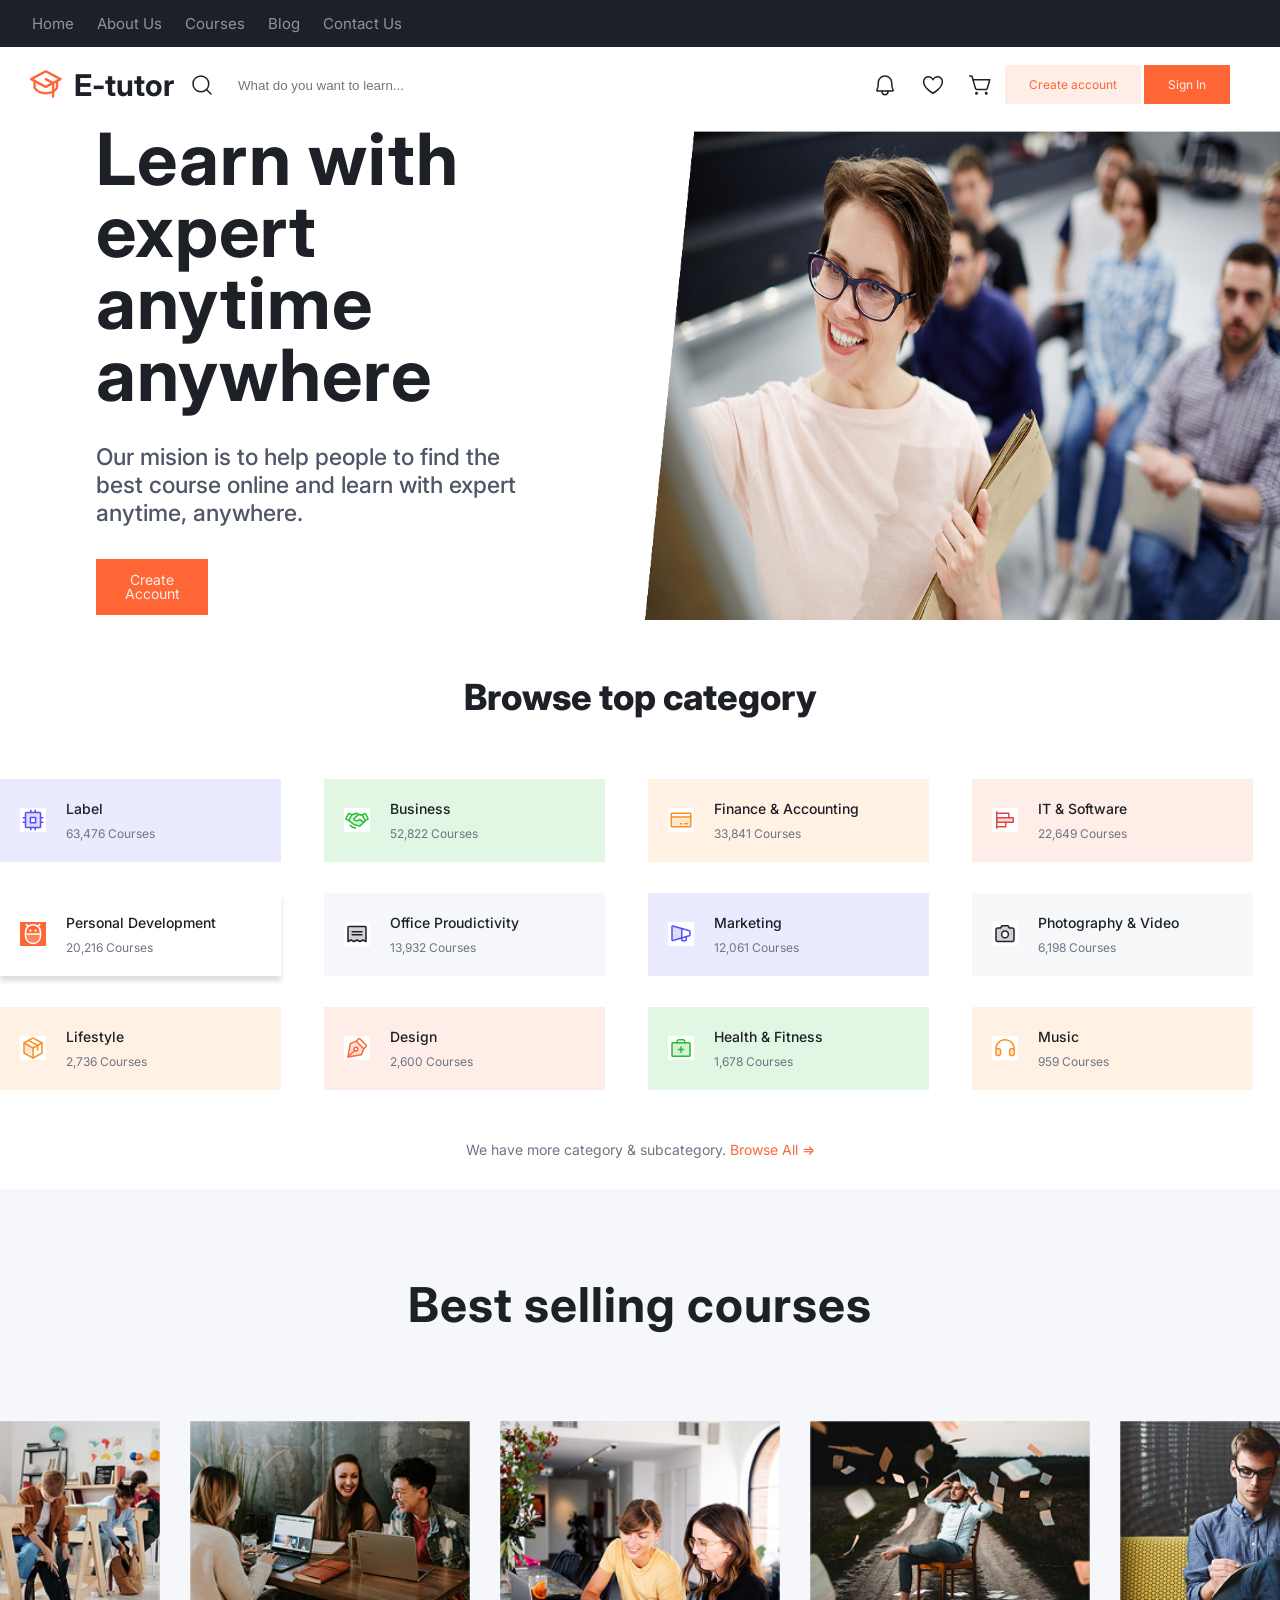
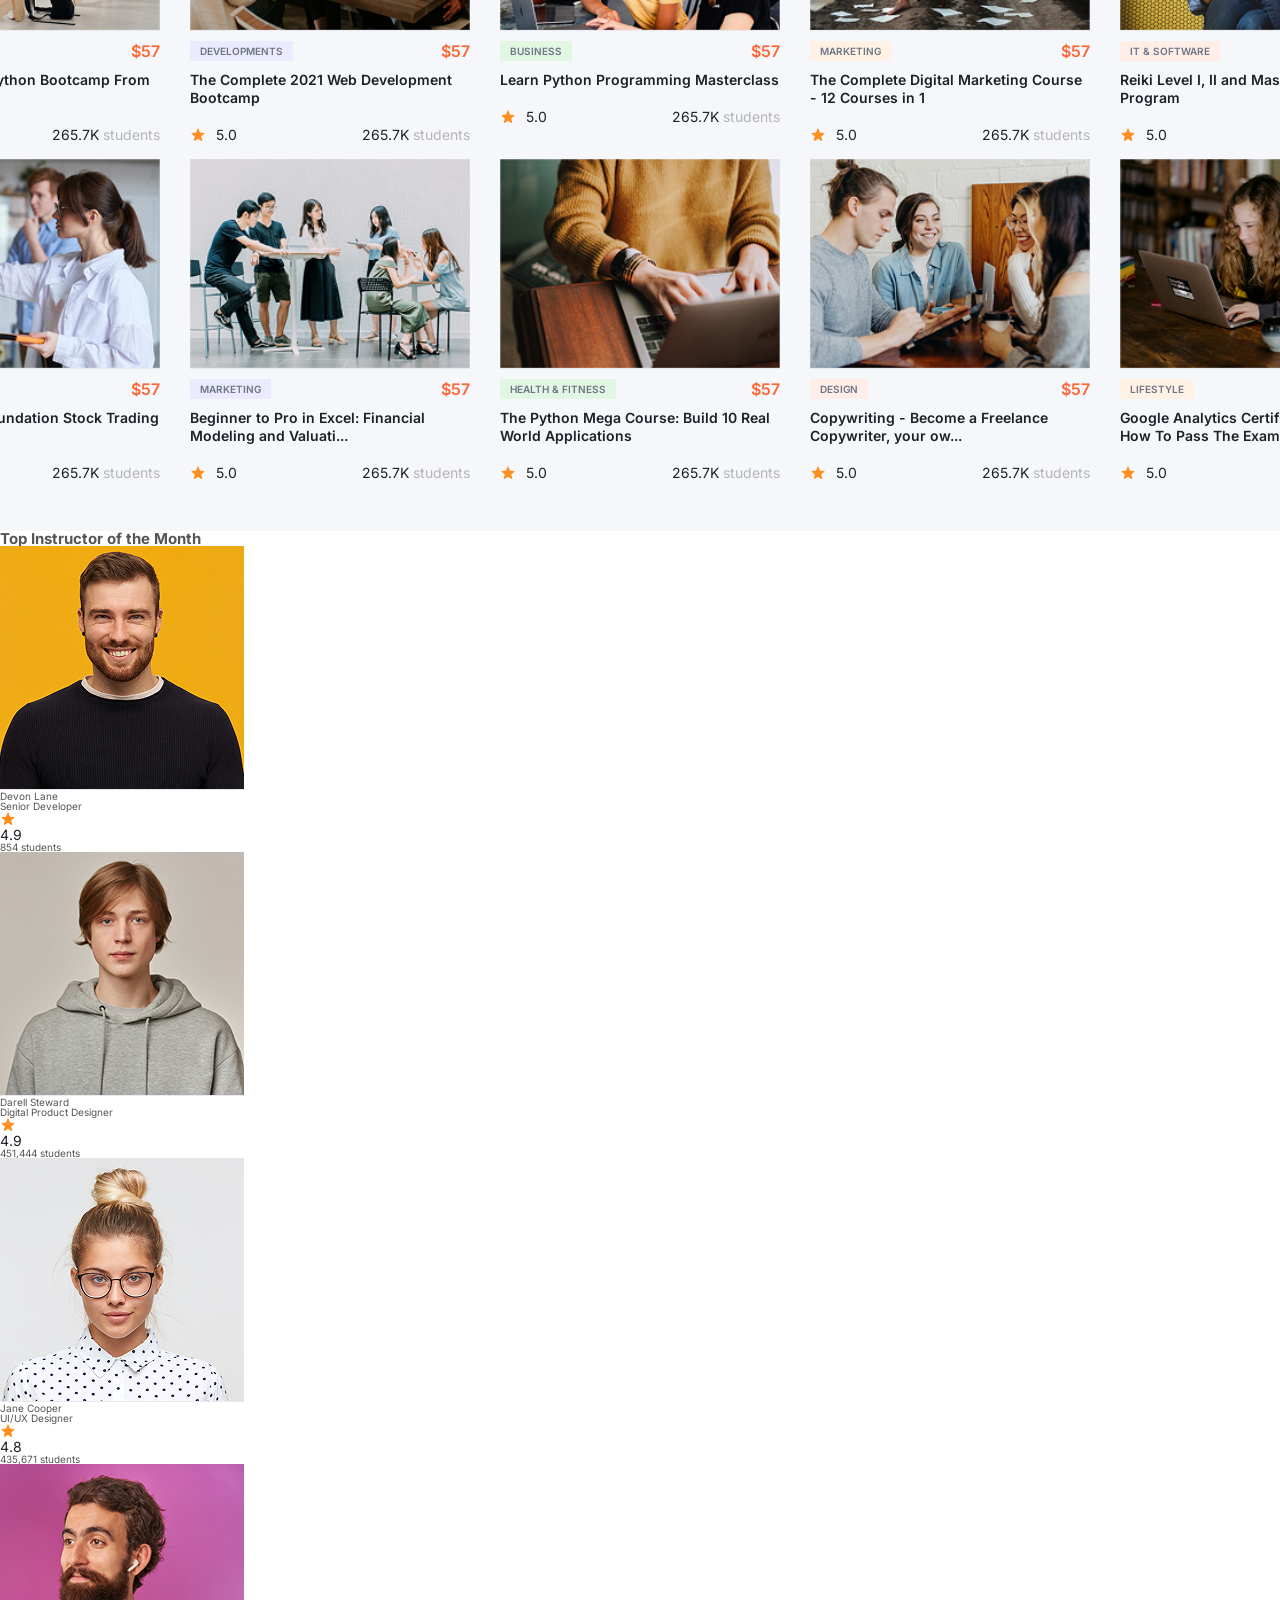
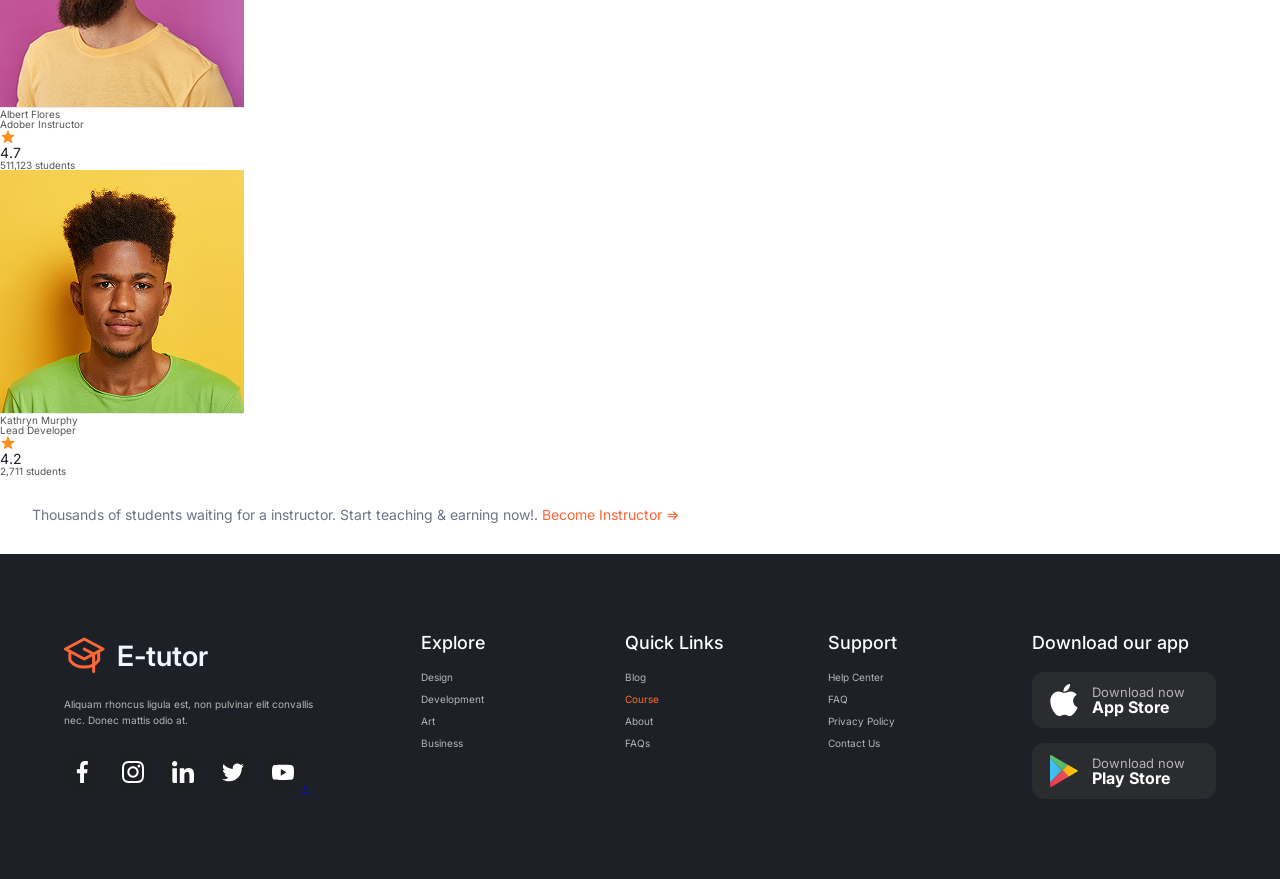
==== commit 28034e5a: "add instructors content" ====
--- a/index.html
+++ b/index.html
@@ -445,6 +445,93 @@
 
       </div>
     </section>
+    <section class="instructors-section">
+
+      <h2 class="instructors-header">Top Instructor of the Month</h2>
+
+      <div class="instructors-container">
+
+        <div class="instructor">
+          <img src="img/Image.png" alt class="ins-img">
+          <div class="ins-info">
+            <p class="ins-name">Devon Lane</p>
+            <p class="ins-tch">Senior Developer</p>
+          </div>
+          <div class="ins-rating">
+            <img src="logos/Star.svg" alt="rating star">
+            <p class="rating-number">4.9</p>
+          </div>
+          <div class="ins-students-number">
+            <p class="ins-num"><span>854</span> students</p>
+          </div>
+        </div>
+
+        <div class="instructor">
+          <img src="img/Image-1.png" alt class="ins-img">
+          <div class="ins-info">
+            <p class="ins-name">Darell Steward</p>
+            <p class="ins-tch">Digital Product Designer</p>
+          </div>
+          <div class="ins-rating">
+            <img src="logos/Star.svg" alt="rating star">
+            <p class="rating-number">4.9</p>
+          </div>
+          <div class="ins-students-number">
+            <p class="ins-num"><span>451,444</span> students</p>
+          </div>
+        </div>
+
+        <div class="instructor">
+          <img src="img/Image-2.png" alt class="ins-img">
+          <div class="ins-info">
+            <p class="ins-name">Jane Cooper</p>
+            <p class="ins-tch">UI/UX Designer</p>
+          </div>
+          <div class="ins-rating">
+            <img src="logos/Star.svg" alt="rating star">
+            <p class="rating-number">4.8</p>
+          </div>
+          <div class="ins-students-number">
+            <p class="ins-num"><span>435,671</span> students</p>
+          </div>
+        </div>
+
+        <div class="instructor">
+          <img src="img/Image-3.png" alt class="ins-img">
+          <div class="ins-info">
+            <p class="ins-name">Albert Flores</p>
+            <p class="ins-tch">Adober Instructor</p>
+          </div>
+          <div class="ins-rating">
+            <img src="logos/Star.svg" alt="rating star">
+            <p class="rating-number">4.7</p>
+          </div>
+          <div class="ins-students-number">
+            <p class="ins-num"><span>511,123</span> students</p>
+          </div>
+        </div>
+
+        <div class="instructor">
+          <img src="img/Image-4.png" alt class="ins-img">
+          <div class="ins-info">
+            <p class="ins-name">Kathryn Murphy</p>
+            <p class="ins-tch">Lead Developer</p>
+          </div>
+          <div class="ins-rating">
+            <img src="logos/Star.svg" alt="rating star">
+            <p class="rating-number">4.2</p>
+          </div>
+          <div class="ins-students-number">
+            <p class="ins-num"><span>2,711</span> students</p>
+          </div>
+        </div>
+
+      </div>
+      <div class="category-section-subtext">
+        <p>Thousands of students waiting for a instructor. Start teaching & earning now!. <a href="#">Become Instructor
+            &rArr;</a></p>
+      </div>
+    </section>
     <footer class="footer-background">
       <div class="footer-container">
         <div class="footer-column" id="footer-main">
--- a/styles.css
+++ b/styles.css
@@ -72,10 +72,6 @@
   padding: 1.6rem;
   border: 0;
 }
-/* 
-  #FF6636 
-  #FFEEE8
-*/
 .main-nav-right {
   display: flex;
   gap: 1.2rem;
@@ -168,7 +164,7 @@
 }
 .categories-container {
   display: grid;
-  grid-template-rows: 10.4rem 10.4rem 10.4rem 10.4rem;
+  grid-template-rows: 10.4rem 10.4rem 10.4rem;
   grid-template-columns: 31.2rem 31.2rem 31.2rem 31.2rem;
   column-gap: 1.2rem;
   row-gap: 1rem;
@@ -188,7 +184,8 @@
   margin: 2rem;
 }
 .category-name {
-  font-size: 1.5rem;
+  font-size: 1.4rem;
+  font-weight: 500;
   color: #1d2026;
   margin-bottom: 1.2rem;
 }
@@ -238,11 +235,81 @@
 .category-section-subtext p {
   font-size: 1.4rem;
   color: #6e7485;
-  margin-bottom: 3.2rem;
+  margin: 3.2rem;
 }
 .category-section-subtext p a {
   text-decoration: none;
   color: #ff6636;
+}
+/* Top Courses Section */
+.top-courses {
+  display: flex;
+  flex-direction: column;
+  align-items: center;
+  background-color: #f5f7fa;
+}
+.top-course-header {
+  color: #1d2026;
+  font-size: 4.8rem;
+  font-weight: 700;
+  margin: 9.2rem;
+  letter-spacing: 1px;
+}
+.top-courses-container {
+  display: grid;
+  grid-template-columns: repeat(5, 28rem);
+  grid-template-rows: repeat(2, 30rem);
+  row-gap: 3.8rem;
+  column-gap: 3rem;
+  margin-bottom: 7.2rem;
+}
+.top-course-card {
+  display: flex;
+  flex-direction: column;
+  gap: 1rem;
+}
+.top-course-price,
+.top-course-ratings {
+  display: flex;
+  align-items: center;
+  justify-content: space-between;
+}
+.top-course-ratings {
+  margin: 1rem 0;
+}
+.top-course-category {
+  font-size: 1rem;
+  padding: 0.5rem 1rem;
+  color: #6e7485;
+  text-transform: uppercase;
+}
+.top-course-price {
+  font-size: 1.6rem;
+  font-weight: 600;
+  color: #ff6636;
+}
+.top-course-title {
+  color: #1d2026;
+  font-size: 1.4rem;
+  font-weight: 600;
+  line-height: 1.8rem;
+}
+.top-course-stars {
+  display: flex;
+  align-items: center;
+  gap: 1rem;
+}
+.top-course-students-number span {
+  font-size: 1.4rem;
+  color: #1d2026;
+}
+.top-course-students-number {
+  font-size: 1.4rem;
+  color: #b5b5b5;
+}
+.rating-number {
+  color: #1d2026;
+  font-size: 1.4rem;
 }
 /* Footer */
 .footer-background {
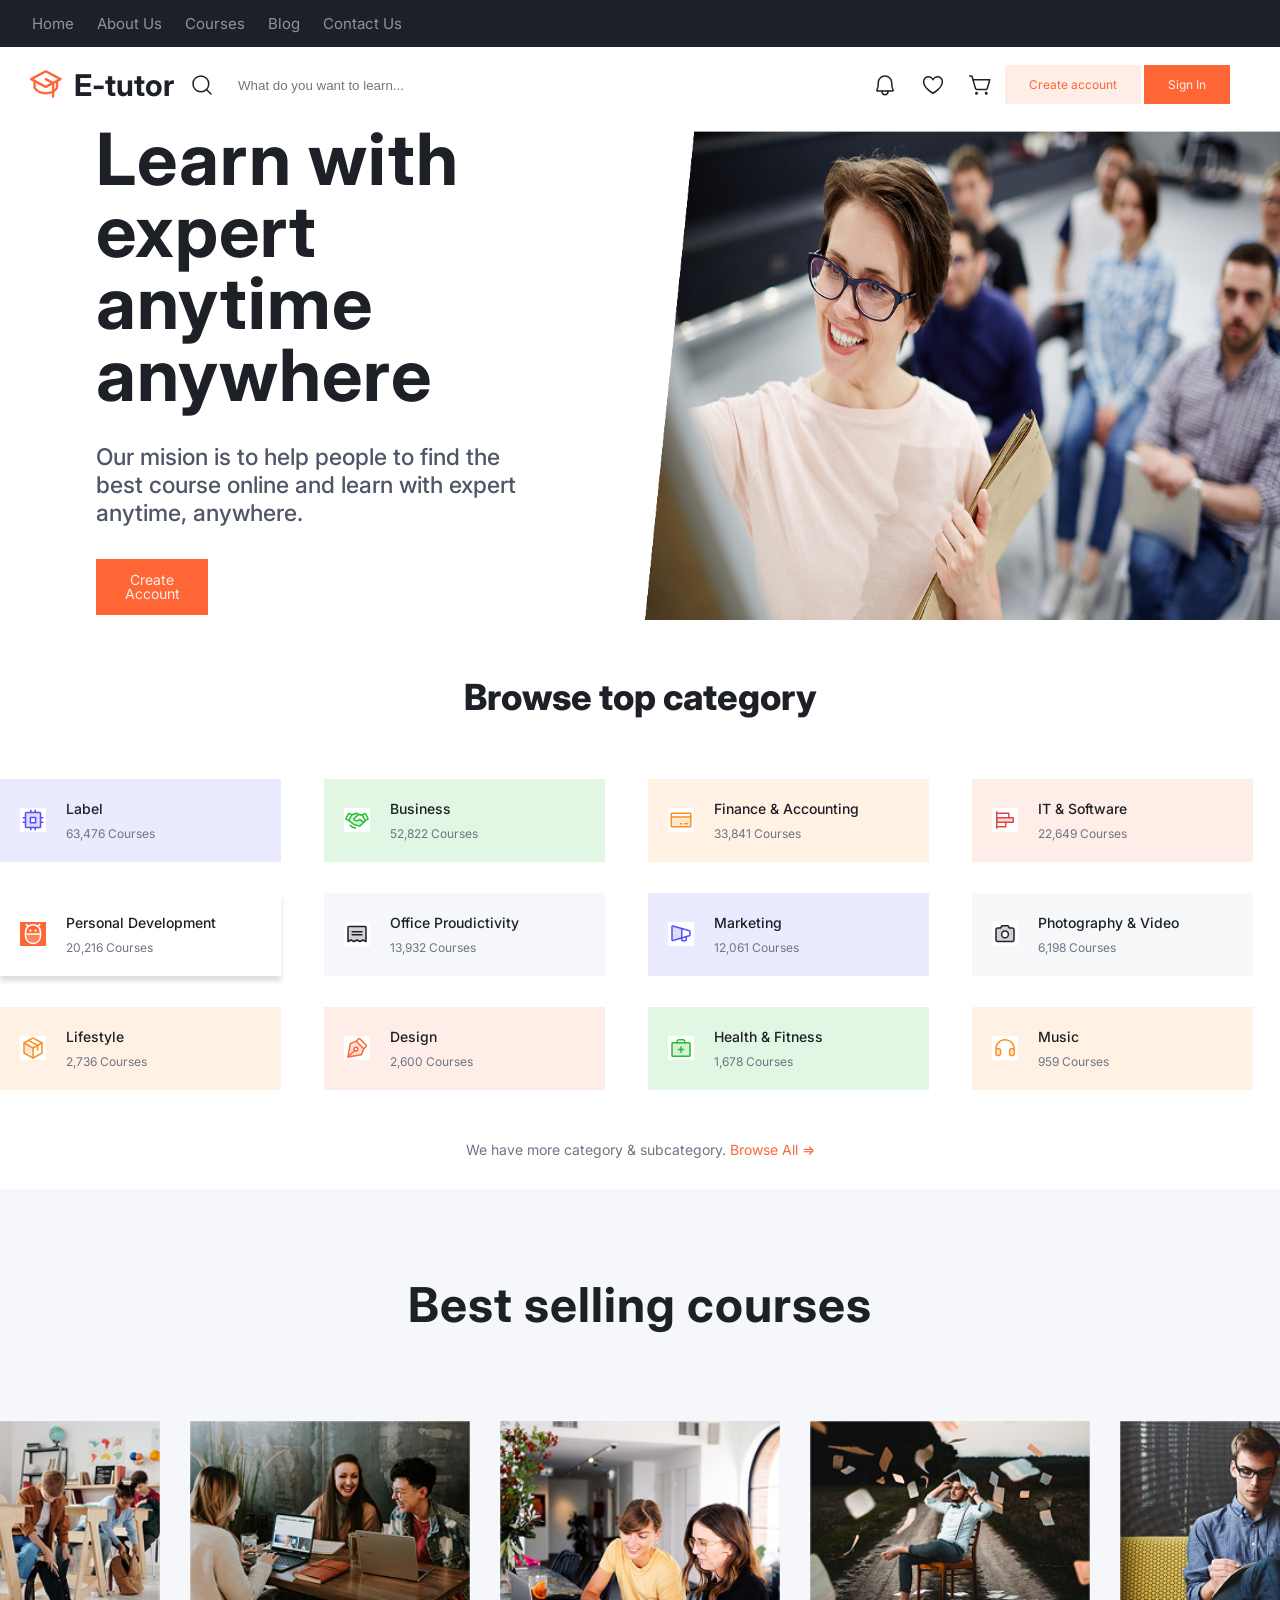
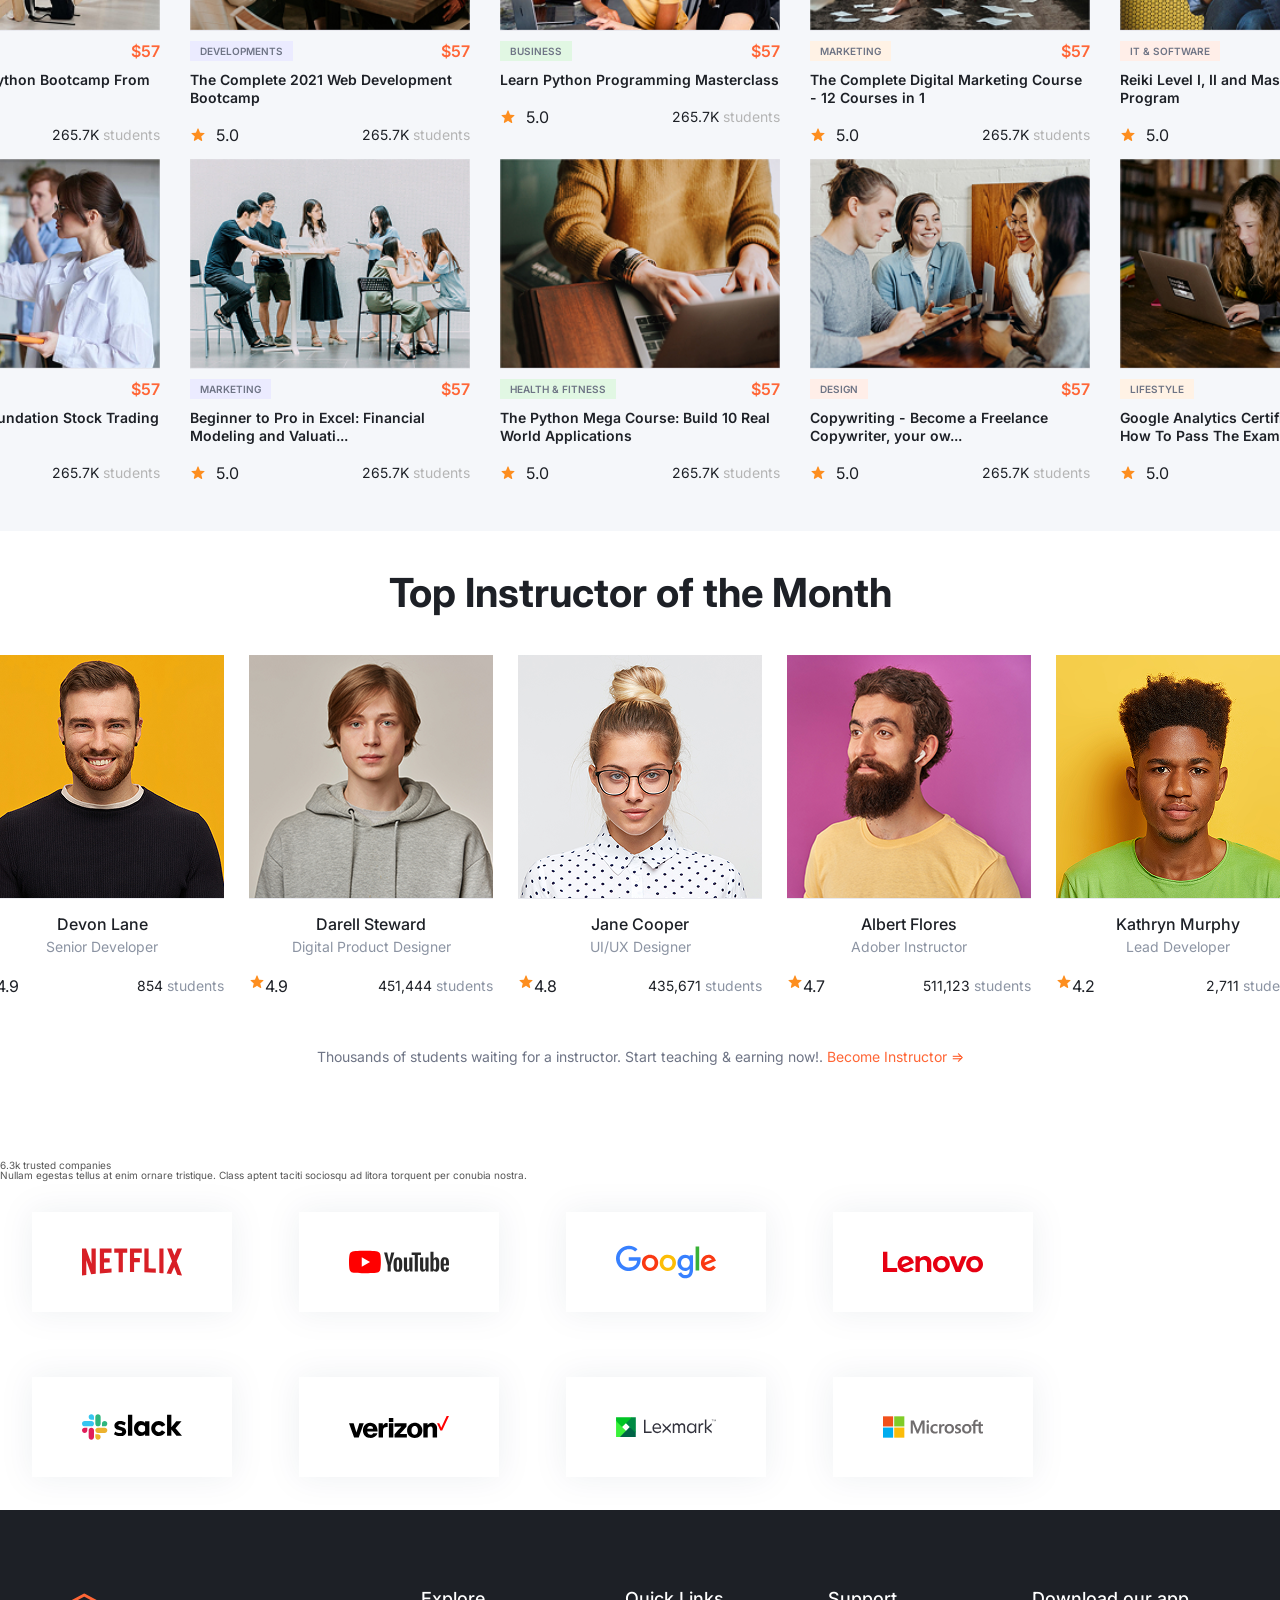
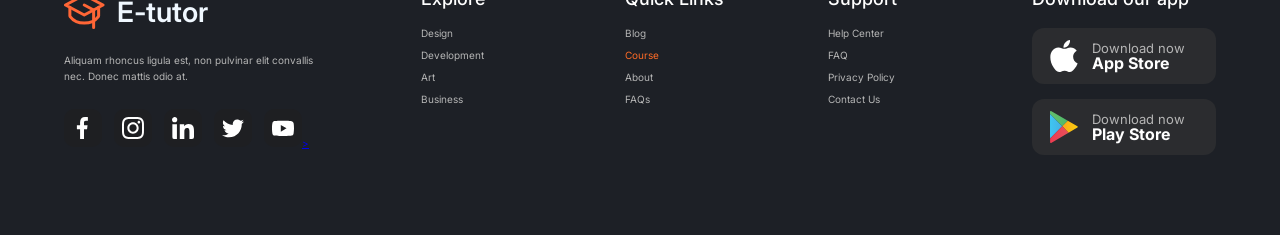
==== commit 314a0aa4: "add featured-in content" ====
--- a/index.html
+++ b/index.html
@@ -58,7 +58,7 @@
     </header>
 
     <section class="hero-section">
-      <div class="hero-text">
+      <article class="hero-text">
         <p class="hero-heading">
           Learn with expert anytime anywhere
         </p>
@@ -66,7 +66,7 @@
           Our mision is to help people to find the best course online and learn with expert anytime, anywhere.
         </p>
         <a href="#" class="btn btn-primary cta-btn">Create Account</a>
-      </div>
+      </article>
       <img src="img/Hero-Image.jpg" alt="instructor teaching students" class="hero-img">
     </section>
 
@@ -457,12 +457,14 @@
             <p class="ins-name">Devon Lane</p>
             <p class="ins-tch">Senior Developer</p>
           </div>
-          <div class="ins-rating">
-            <img src="logos/Star.svg" alt="rating star">
-            <p class="rating-number">4.9</p>
-          </div>
-          <div class="ins-students-number">
-            <p class="ins-num"><span>854</span> students</p>
+          <div class="rating">
+            <div class="ins-rating">
+              <img src="logos/Star.svg" alt="rating star">
+              <p class="rating-number">4.9</p>
+            </div>
+            <div class="ins-students-number">
+              <p class="ins-num"><span>854</span> students</p>
+            </div>
           </div>
         </div>
 
@@ -472,12 +474,14 @@
             <p class="ins-name">Darell Steward</p>
             <p class="ins-tch">Digital Product Designer</p>
           </div>
-          <div class="ins-rating">
-            <img src="logos/Star.svg" alt="rating star">
-            <p class="rating-number">4.9</p>
-          </div>
-          <div class="ins-students-number">
-            <p class="ins-num"><span>451,444</span> students</p>
+          <div class="rating">
+            <div class="ins-rating">
+              <img src="logos/Star.svg" alt="rating star">
+              <p class="rating-number">4.9</p>
+            </div>
+            <div class="ins-students-number">
+              <p class="ins-num"><span>451,444</span> students</p>
+            </div>
           </div>
         </div>
 
@@ -487,12 +491,14 @@
             <p class="ins-name">Jane Cooper</p>
             <p class="ins-tch">UI/UX Designer</p>
           </div>
-          <div class="ins-rating">
-            <img src="logos/Star.svg" alt="rating star">
-            <p class="rating-number">4.8</p>
-          </div>
-          <div class="ins-students-number">
-            <p class="ins-num"><span>435,671</span> students</p>
+          <div class="rating">
+            <div class="ins-rating">
+              <img src="logos/Star.svg" alt="rating star">
+              <p class="rating-number">4.8</p>
+            </div>
+            <div class="ins-students-number">
+              <p class="ins-num"><span>435,671</span> students</p>
+            </div>
           </div>
         </div>
 
@@ -502,27 +508,31 @@
             <p class="ins-name">Albert Flores</p>
             <p class="ins-tch">Adober Instructor</p>
           </div>
-          <div class="ins-rating">
-            <img src="logos/Star.svg" alt="rating star">
-            <p class="rating-number">4.7</p>
-          </div>
-          <div class="ins-students-number">
-            <p class="ins-num"><span>511,123</span> students</p>
+          <div class="rating">
+            <div class="ins-rating">
+              <img src="logos/Star.svg" alt="rating star">
+              <p class="rating-number">4.7</p>
+            </div>
+            <div class="ins-students-number">
+              <p class="ins-num"><span>511,123</span> students</p>
+            </div>
           </div>
         </div>
 
         <div class="instructor">
-          <img src="img/Image-4.png" alt class="ins-img">
+          <img src="img/Image-4.png" alt">
           <div class="ins-info">
             <p class="ins-name">Kathryn Murphy</p>
             <p class="ins-tch">Lead Developer</p>
           </div>
-          <div class="ins-rating">
-            <img src="logos/Star.svg" alt="rating star">
-            <p class="rating-number">4.2</p>
-          </div>
-          <div class="ins-students-number">
-            <p class="ins-num"><span>2,711</span> students</p>
+          <div class="rating">
+            <div class="ins-rating">
+              <img src="logos/Star.svg" alt="rating star">
+              <p class="rating-number">4.2</p>
+            </div>
+            <div class="ins-students-number">
+              <p class="ins-num"><span>2,711</span> students</p>
+            </div>
           </div>
         </div>
 
@@ -532,6 +542,29 @@
             &rArr;</a></p>
       </div>
     </section>
+
+    <section class="featured-section">
+      <article class="featured-text">
+        <p class="featured-header">
+          6.3k trusted companies
+        </p>
+        <p class="featured-subtext">
+          Nullam egestas tellus at enim ornare tristique. Class aptent taciti sociosqu ad litora torquent per conubia
+          nostra.
+        </p>
+      </article>
+      <div class="featured-logos">
+        <img src="logos/netflix.svg" alt="netflix logo">
+        <img src="logos/yt.svg" alt="youtube logo">
+        <img src="logos/google.svg" alt="google logo">
+        <img src="logos/lenovo.svg" al="lenovo logo">
+        <img src="logos/slack.svg" alt="slack logo">
+        <img src="logos/verizon.svg" alt="verizon logo">
+        <img src="logos/lexmark.svg" alt="lexmark logo">
+        <img src="logos/microsoft.svg" alt="microsoft logo">
+      </div>
+    </section>
+
     <footer class="footer-background">
       <div class="footer-container">
         <div class="footer-column" id="footer-main">
--- a/styles.css
+++ b/styles.css
@@ -309,6 +309,68 @@
 }
 .rating-number {
   color: #1d2026;
+  font-size: 1.6rem;
+}
+/* Instructors Section */
+.instructors-section {
+  display: flex;
+  flex-direction: column;
+  align-items: center;
+  margin-bottom: 6.4rem;
+}
+.instructors-container {
+  display: grid;
+  grid-template-columns: repeat(5, 24.4rem);
+  grid-template-rows: 1fr;
+  column-gap: 2.5rem;
+}
+.instructors-header {
+  font-size: 4rem;
+  color: #1d2026;
+  font-weight: 700;
+  margin: 4.2rem 0;
+}
+.instructor {
+  cursor: pointer;
+}
+.instructor img {
+  margin-bottom: 0.8rem;
+}
+.ins-info {
+  display: flex;
+  flex-direction: column;
+}
+.ins-name {
+  margin: 0.8rem 2.4rem;
+  text-align: center;
+  font-size: 1.6rem;
+  color: #1d2026;
+  font-weight: 500;
+}
+.ins-tch {
+  text-align: center;
+  font-size: 1.4rem;
+  color: #8c94a3;
+}
+.rating {
+  display: flex;
+  align-items: center;
+  justify-content: space-between;
+  margin: 2rem 0;
+}
+.ins-rating {
+  display: flex;
+  align-items: center;
+}
+.ins-rating img {
+  text-align: center;
+}
+.ins-students-number span {
+  color: #1d2026;
+  font-size: 1.4rem;
+}
+.ins-num {
+  color: #8c94a3;
   font-size: 1.4rem;
 }
 /* Footer */
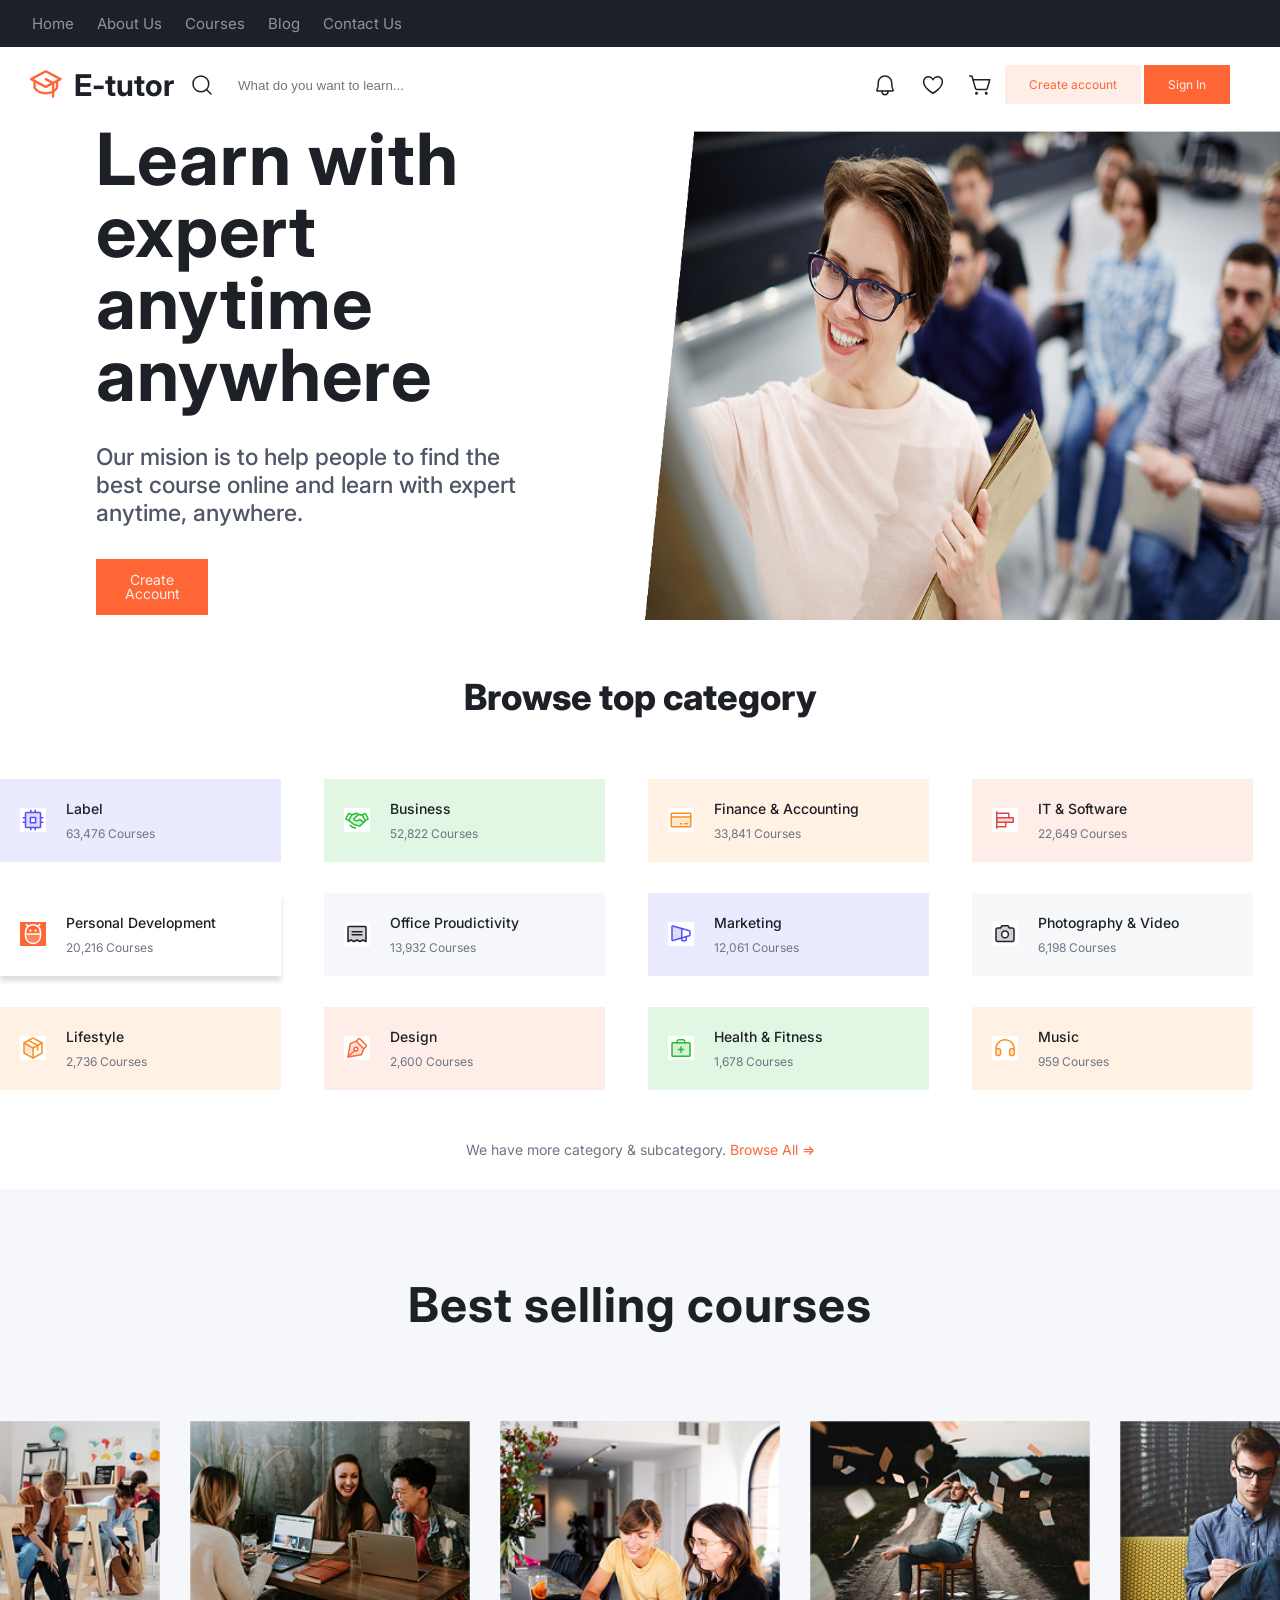
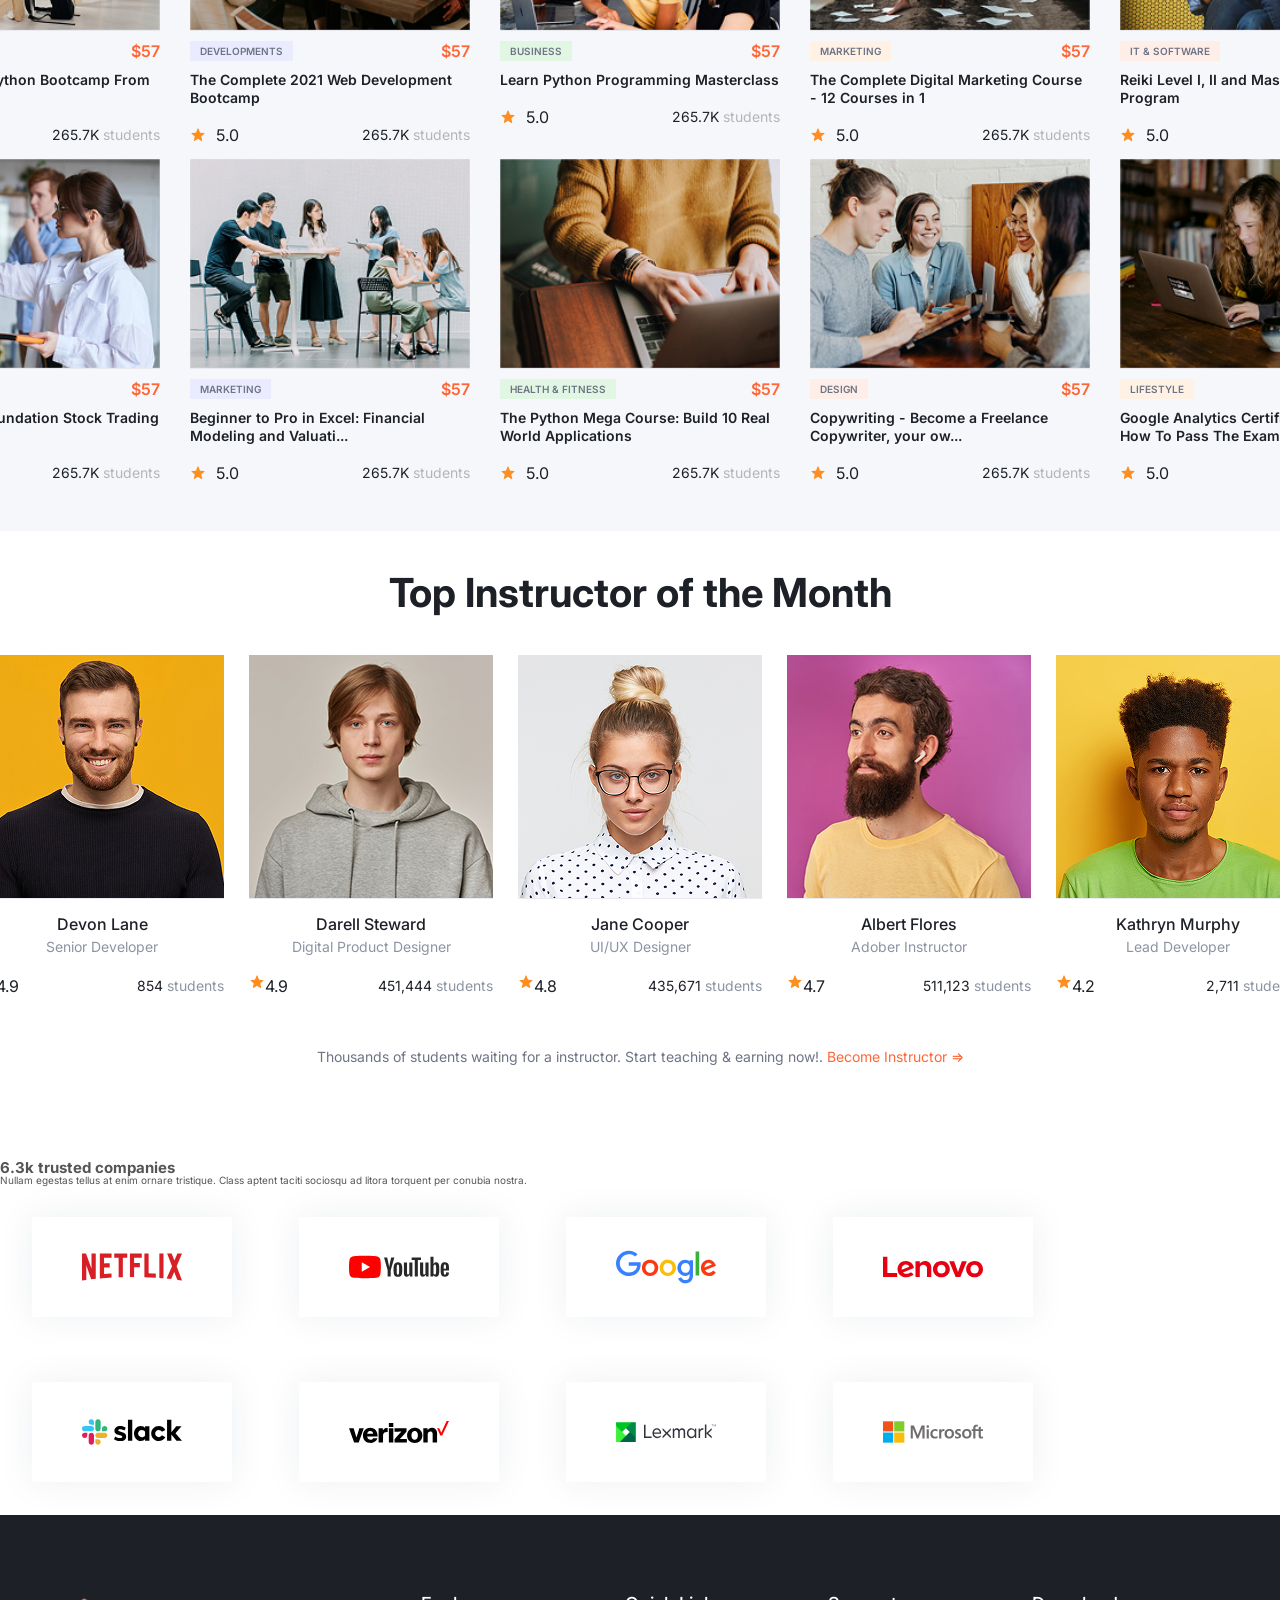
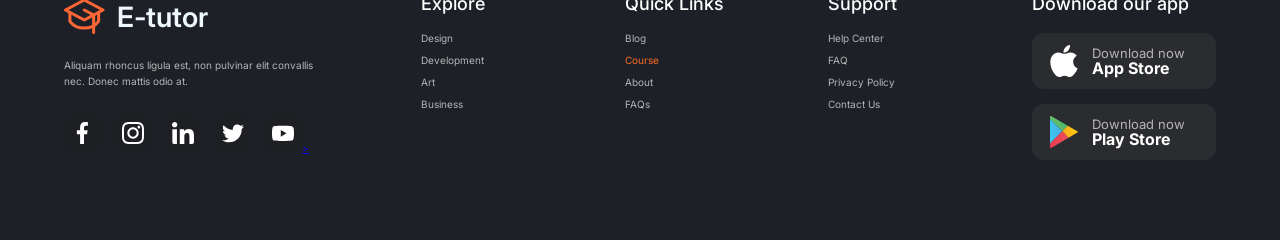
==== commit 5bca36a2: "edit featured-in content" ====
--- a/index.html
+++ b/index.html
@@ -545,10 +545,10 @@
 
     <section class="featured-section">
       <article class="featured-text">
-        <p class="featured-header">
+        <h2 class="featured-header">
           6.3k trusted companies
-        </p>
-        <p class="featured-subtext">
+        </h2>
+        <p class="featured-subheader">
           Nullam egestas tellus at enim ornare tristique. Class aptent taciti sociosqu ad litora torquent per conubia
           nostra.
         </p>
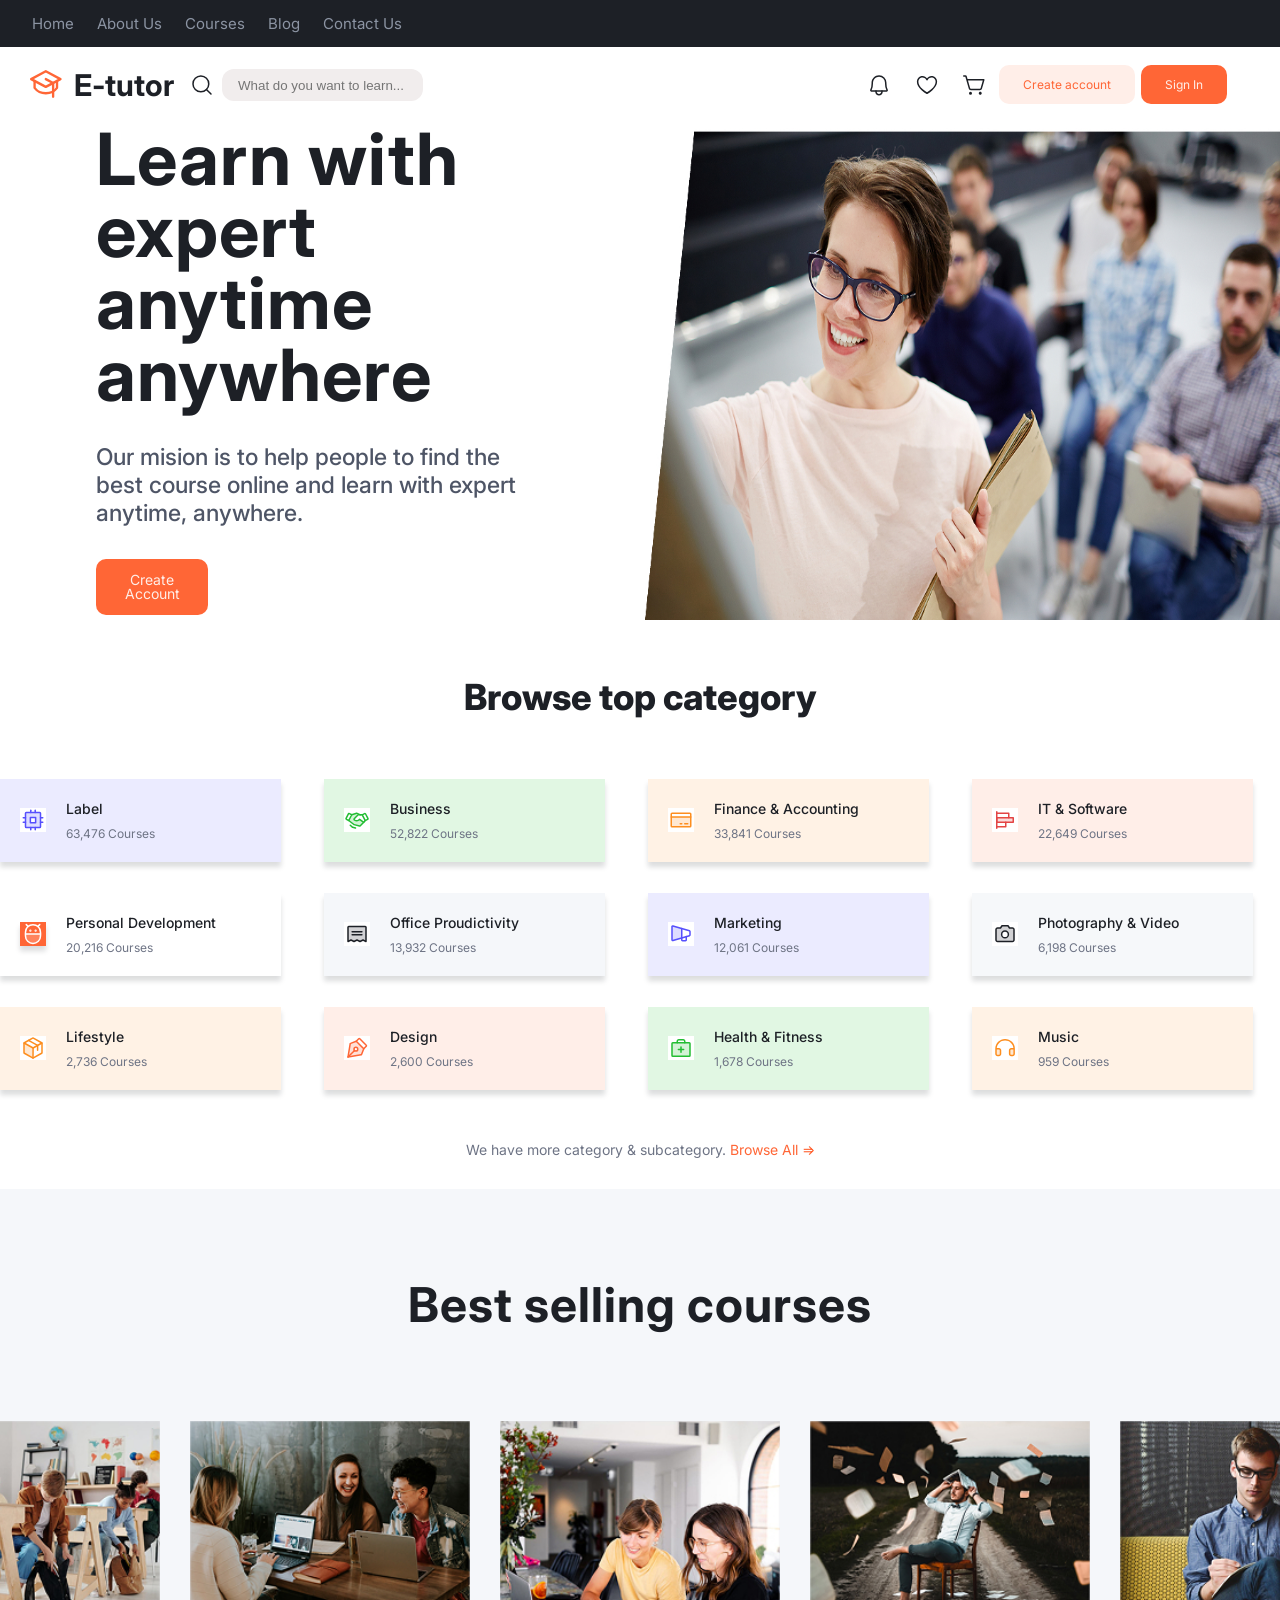
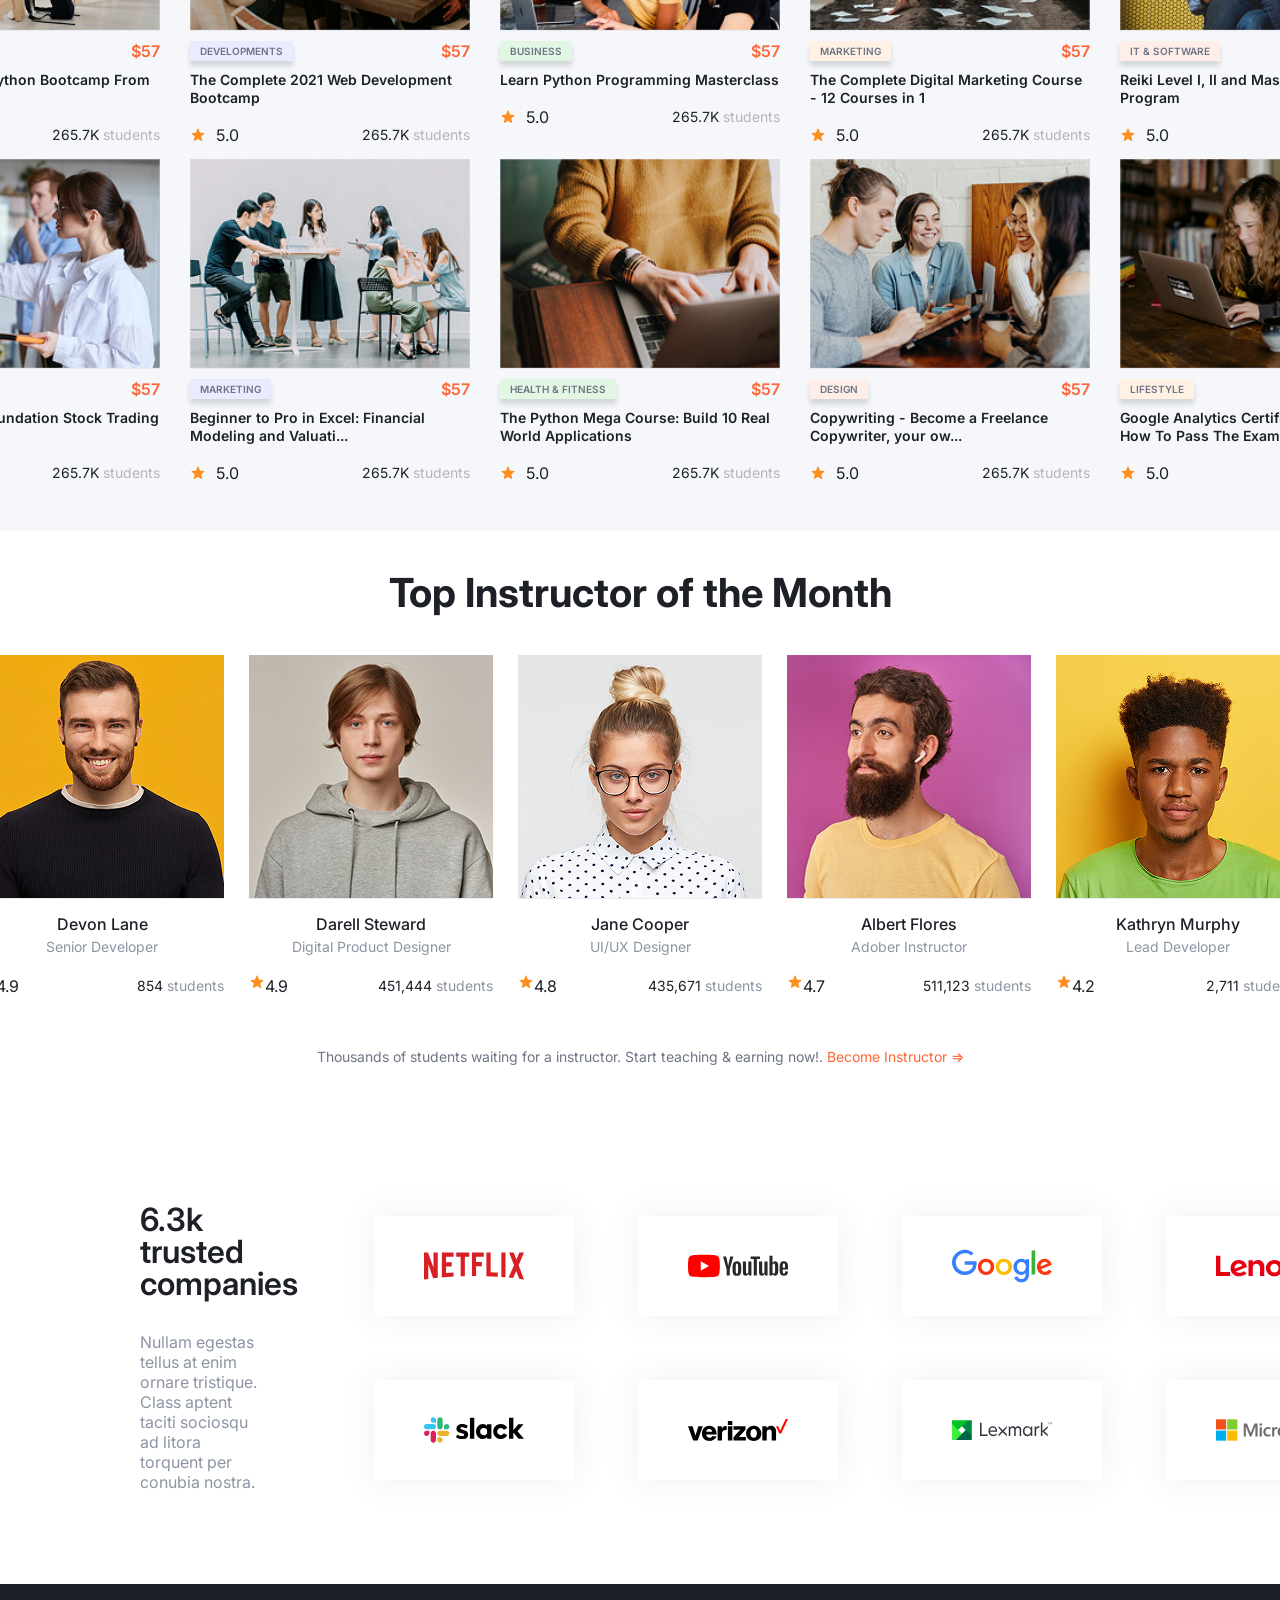
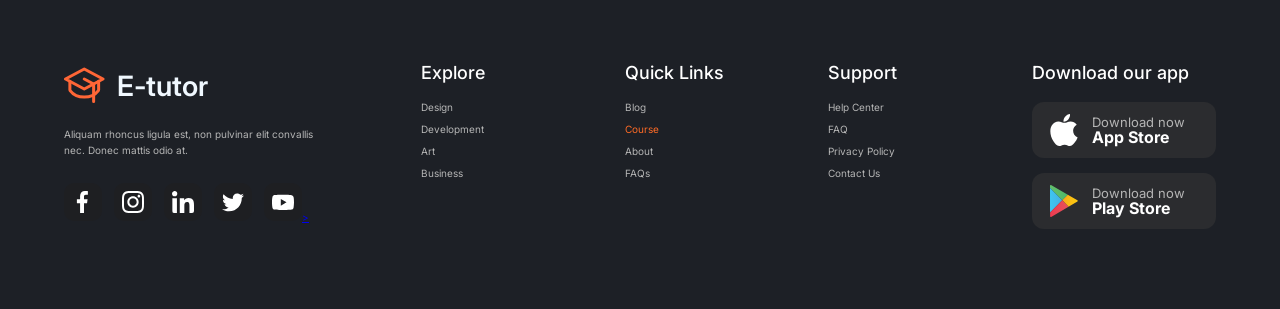
==== commit fb3ae36a: "final version" ====
--- a/index.html
+++ b/index.html
@@ -623,6 +623,7 @@
               <img src="logos/apple 1.svg" alt>
               <div class="app-store-text">
                 <span>Download now</span>
+                <br>
                 <strong>App Store</strong>
               </div>
             </a>
@@ -630,6 +631,7 @@
               <img src="logos/google-play-5 1.svg" alt>
               <div class="app-store-text">
                 <span>Download now</span>
+                <br>
                 <strong>Play Store</strong>
               </div>
             </a>
--- a/styles.css
+++ b/styles.css
@@ -68,6 +68,8 @@
   gap: 0.8rem;
 }
 .input-search {
+  border-radius: 1.2rem;
+  background-color: #f1eded;
   height: 3.2rem;
   padding: 1.6rem;
   border: 0;
@@ -86,10 +88,12 @@
   cursor: pointer;
 }
 .btn {
+  border-radius: 1rem;
   text-decoration: none;
   color: #1d2026;
   font-size: 1.2rem;
   padding: 1.2rem 2.4rem;
+  margin-right: 0.3rem;
 }
 .btn-primary:link,
 .btn-primary:visited {
@@ -195,39 +199,50 @@
 }
 .label {
   background-color: #ebebff;
+  box-shadow: 0 0.5rem 0.5rem #1d202627;
 }
 .business {
   background-color: #e1f7e3;
+  box-shadow: 0 0.5rem 0.5rem #1d202627;
 }
 .finance {
   background-color: #fff2e5;
+  box-shadow: 0 0.5rem 0.5rem #1d202627;
 }
 .it {
   background-color: #ffeee8;
+  box-shadow: 0 0.5rem 0.5rem #1d202627;
 }
 .shadow {
   box-shadow: 0 0.5rem 0.5rem #1d202627;
 }
 .pd img {
   background-color: #ff6636;
+  box-shadow: 0 0.5rem 0.5rem #1d202627;
 }
 .office {
   background-color: #f5f7fa;
+  box-shadow: 0 0.5rem 0.5rem #1d202627;
 }
 .photo {
   background-color: #f5f7fad8;
+  box-shadow: 0 0.5rem 0.5rem #1d202627;
 }
 .box {
   background-color: #fff2e5;
+  box-shadow: 0 0.5rem 0.5rem #1d202627;
 }
 .design {
   background-color: #ffeee8;
+  box-shadow: 0 0.5rem 0.5rem #1d202627;
 }
 .musice {
   background-color: #fff2e5;
+  box-shadow: 0 0.5rem 0.5rem #1d202627;
 }
 .health {
   background-color: #e1f7e3;
+  box-shadow: 0 0.5rem 0.5rem #1d202627;
 }
 .category-section-subtext {
   margin: 0 auto;
@@ -372,6 +387,33 @@
 .ins-num {
   color: #8c94a3;
   font-size: 1.4rem;
+}
+/* Featured-In Section */
+.featured-section {
+  display: grid;
+  grid-template-columns: repeat(2, 1fr);
+  margin: 4.8rem 9.6rem;
+  align-items: center;
+}
+.featured-text {
+  padding: 4.4rem;
+}
+.featured-header {
+  color: #1d2026;
+  font-weight: 600;
+  font-size: 3.2rem;
+  margin-bottom: 3.2rem;
+}
+.featured-subheader {
+  width: 75%;
+  font-size: 1.6rem;
+  color: #8c94a3;
+  line-height: 2rem;
+}
+.featured-logos {
+  display: grid;
+  grid-template-columns: repeat(4, 1fr);
+  grid-template-rows: repeat(2, 1fr);
 }
 /* Footer */
 .footer-background {
